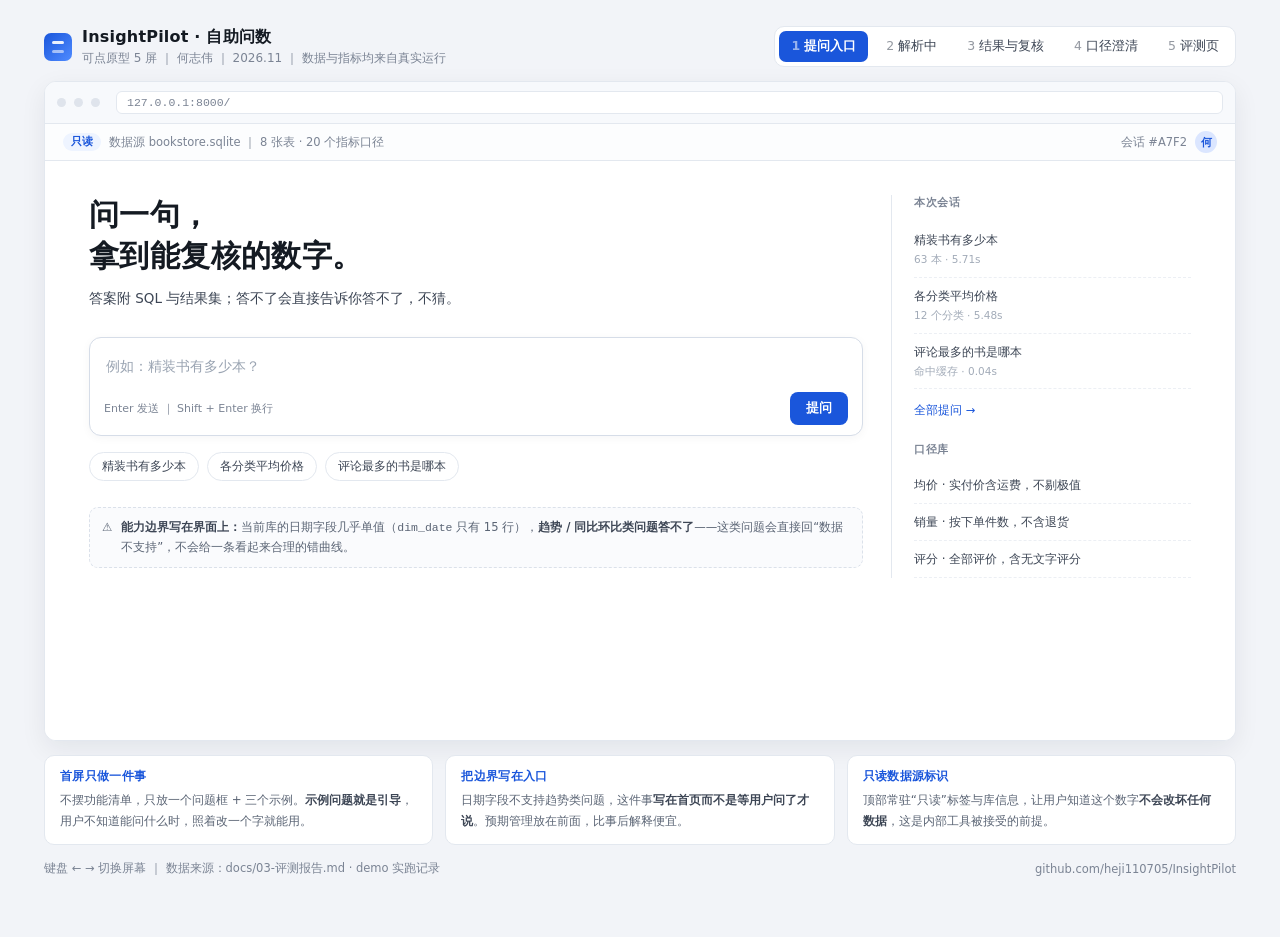
==== docs/prototype/index.html @ 642966cc "文档：新增 5 屏可点原型（手机端适配）与一页 PRD - docs/prototype/index.html：纯 HTML 单文件，零外部依赖，5 屏可点   （提问 / 解析 / 结果与复核 / " ====
<!DOCTYPE html>
<html lang="zh-CN">
<head>
<meta charset="utf-8">
<meta name="viewport" content="width=device-width, initial-scale=1">
<title>InsightPilot · 可点原型（5 屏）</title>
<style>
  :root{
    --blue:#1a56db; --blue-weak:#eef4ff; --ink:#141a22; --ink2:#3d4655; --mut:#7b8494;
    --line:#e3e8ef; --bg:#f2f4f8; --ok:#0f7b4f; --ok-weak:#e9f7f0; --warn:#a8620a; --warn-weak:#fdf4e3;
  }
  *{box-sizing:border-box}
  html,body{margin:0;padding:0;background:var(--bg);color:var(--ink);
    font-family:"Microsoft YaHei","PingFang SC",system-ui,-apple-system,sans-serif;}
  .wrap{max-width:1240px;margin:0 auto;padding:26px 24px 60px;}

  /* 顶部 */
  .top{display:flex;align-items:flex-end;justify-content:space-between;gap:20px;flex-wrap:wrap;margin-bottom:14px;}
  .brand{display:flex;align-items:center;gap:10px;}
  .logo{width:28px;height:28px;border-radius:7px;background:linear-gradient(135deg,#1a56db,#4f8bff);position:relative;}
  .logo::after{content:"";position:absolute;inset:8px 8px auto;height:3px;border-radius:2px;background:#fff;opacity:.9;}
  .logo::before{content:"";position:absolute;left:8px;right:8px;bottom:8px;height:3px;border-radius:2px;background:#fff;opacity:.55;}
  h1.title{font-size:16px;margin:0;font-weight:700;letter-spacing:.2px;}
  .sub{font-size:12px;color:var(--mut);margin-top:2px;}
  .tabs{display:flex;gap:6px;background:#fff;border:1px solid var(--line);padding:4px;border-radius:10px;}
  .tab{border:0;background:transparent;font-family:inherit;font-size:12.5px;color:var(--ink2);
    padding:7px 12px;border-radius:7px;cursor:pointer;transition:.15s;white-space:nowrap;}
  .tab:hover{background:#f4f6fa;}
  .tab.on{background:var(--blue);color:#fff;font-weight:700;}
  .tab .n{opacity:.55;margin-right:4px;font-variant-numeric:tabular-nums;}

  /* 画板 */
  .board{background:#fff;border:1px solid var(--line);border-radius:12px;overflow:hidden;box-shadow:0 8px 26px rgba(18,28,45,.07);}
  .chrome{display:flex;align-items:center;gap:8px;padding:9px 12px;background:#f7f9fc;border-bottom:1px solid var(--line);}
  .dot{width:9px;height:9px;border-radius:50%;background:#dfe4ec;}
  .url{flex:1;margin-left:8px;font-size:11.5px;color:var(--mut);background:#fff;border:1px solid var(--line);
    border-radius:6px;padding:4px 10px;font-family:ui-monospace,Consolas,monospace;}
  .stage{position:relative;height:616px;background:#fff;overflow:hidden;}
  .screen{position:absolute;inset:0;display:none;flex-direction:column;}
  .screen.on{display:flex;}

  /* 通用组件 */
  .sbar{display:flex;align-items:center;justify-content:space-between;padding:7px 18px;border-bottom:1px solid var(--line);
    font-size:11.5px;color:var(--mut);background:#fcfdfe;}
  .sbar .l{display:flex;align-items:center;gap:8px;}
  .pill{background:var(--blue-weak);color:var(--blue);border-radius:999px;padding:2px 8px;font-size:10.5px;font-weight:700;}
  .pill.ok{background:var(--ok-weak);color:var(--ok);}
  .pill.warn{background:var(--warn-weak);color:var(--warn);}
  .ava{width:22px;height:22px;border-radius:50%;background:#dbe6ff;color:var(--blue);font-size:11px;
    display:grid;place-items:center;font-weight:700;}

  /* S1 首页 */
  .hero{flex:1;display:grid;grid-template-columns:1fr 300px;gap:28px;padding:34px 44px 26px;align-items:start;}
  .hero h2{font-size:30px;line-height:1.35;margin:0 0 10px;letter-spacing:.4px;}
  .hero p.lead{font-size:13.5px;color:var(--ink2);line-height:1.85;margin:0 0 26px;}
  .askbox{border:1.5px solid #d6dde8;border-radius:12px;padding:14px 14px 10px;background:#fff;
    box-shadow:0 2px 10px rgba(20,30,50,.04);}
  .askbox .ph{font-size:13.5px;color:#9aa4b2;padding:6px 2px 16px;}
  .askrow{display:flex;align-items:center;justify-content:space-between;}
  .askrow .hint{font-size:11px;color:var(--mut);}
  .btn{background:var(--blue);color:#fff;border:0;border-radius:8px;padding:8px 16px;font-size:12.5px;
    font-family:inherit;font-weight:700;cursor:pointer;}
  .btn.ghost{background:#fff;color:var(--ink2);border:1px solid var(--line);font-weight:400;}
  .chips{display:flex;gap:8px;margin-top:16px;flex-wrap:wrap;}
  .chipx{border:1px solid var(--line);background:#fff;border-radius:999px;padding:6px 12px;font-size:11.5px;
    color:var(--ink2);cursor:pointer;}
  .chipx:hover{border-color:#bcd0f5;color:var(--blue);}
  .edge{margin-top:26px;display:flex;gap:9px;align-items:flex-start;background:#fafbfd;border:1px dashed #dbe1ea;
    border-radius:9px;padding:10px 12px;font-size:11.5px;color:#5b6575;line-height:1.7;}
  .edge b{color:#3d4655;}
  .side{border-left:1px solid var(--line);padding-left:22px;}
  .side h4{font-size:11px;color:var(--mut);font-weight:700;letter-spacing:.6px;margin:0 0 12px;text-transform:uppercase;}
  .qitem{padding:9px 0;border-bottom:1px dashed #eceff4;font-size:12px;color:var(--ink2);line-height:1.5;}
  .qitem span{display:block;font-size:10.5px;color:#a2abb8;margin-top:3px;}

  /* S2 解析 */
  .qbar{padding:22px 34px 16px;border-bottom:1px solid var(--line);}
  .bubble{display:inline-block;background:var(--blue);color:#fff;font-size:13.5px;padding:10px 15px;border-radius:12px 12px 12px 3px;}
  .split{flex:1;display:grid;grid-template-columns:1fr 340px;gap:0;overflow:hidden;}
  .steps{padding:20px 30px;overflow:auto;}
  .step{display:flex;gap:12px;padding:11px 0;position:relative;}
  .step:not(:last-child)::before{content:"";position:absolute;left:9px;top:32px;bottom:-2px;width:1.5px;background:#e8ecf2;}
  .mk{width:19px;height:19px;border-radius:50%;flex:0 0 19px;display:grid;place-items:center;font-size:10px;
    background:#e8ecf2;color:#9aa4b2;font-weight:700;z-index:1;}
  .step.done .mk{background:var(--ok);color:#fff;}
  .step.run .mk{background:var(--blue);color:#fff;}
  .step h5{margin:1px 0 3px;font-size:12.8px;font-weight:700;color:var(--ink);}
  .step p{margin:0;font-size:11.5px;color:#6b7484;line-height:1.65;}
  .step.todo h5,.step.todo p{color:#a8b1bd;}
  .spin{display:inline-block;width:9px;height:9px;border:1.6px solid rgba(255,255,255,.45);
    border-top-color:#fff;border-radius:50%;animation:sp .8s linear infinite;}
  @keyframes sp{to{transform:rotate(360deg)}}
  .trace{border-left:1px solid var(--line);background:#fbfcfe;padding:16px 18px;overflow:auto;}
  .trace h4{font-size:10.5px;color:var(--mut);margin:0 0 10px;letter-spacing:.6px;}
  .log{font-family:ui-monospace,Consolas,monospace;font-size:10.5px;line-height:1.9;color:#54606f;white-space:pre-wrap;}

  /* S3 结果 */
  .res{flex:1;display:grid;grid-template-columns:1fr 300px;overflow:hidden;}
  .resmain{padding:22px 32px;overflow:auto;}
  .sum{font-size:12.5px;color:var(--mut);}
  .big{font-size:52px;font-weight:700;line-height:1.05;letter-spacing:-1px;margin:6px 0 4px;}
  .big small{font-size:15px;font-weight:400;color:var(--ink2);letter-spacing:0;margin-left:8px;}
  .concl{font-size:13.5px;line-height:1.8;color:var(--ink);margin:2px 0 16px;}
  table.rt{width:100%;border-collapse:collapse;font-size:12px;margin-top:4px;}
  table.rt th{background:#f6f8fb;color:#4a5566;font-weight:700;text-align:left;padding:7px 10px;border-bottom:1px solid var(--line);}
  table.rt td{padding:8px 10px;border-bottom:1px solid #f0f3f7;font-variant-numeric:tabular-nums;}
  .meta2{font-size:10.5px;color:#9aa4b2;margin-top:6px;}
  .code{margin-top:14px;background:#0f1720;border-radius:9px;padding:12px 14px;position:relative;}
  .code .t{font-size:10px;color:#7f8c9b;letter-spacing:.8px;margin-bottom:7px;}
  .code pre{margin:0;font-family:ui-monospace,Consolas,monospace;font-size:11.5px;line-height:1.75;color:#d6e2f0;white-space:pre-wrap;}
  .code .k{color:#7fb3ff;} .code .s{color:#8fd6a8;}
  .note{margin-top:12px;font-size:11px;color:#6b7484;line-height:1.8;background:#fafbfd;border-radius:8px;padding:9px 11px;border:1px solid #eef1f6;}
  .note b{color:var(--ink2);}
  .acts{display:flex;gap:8px;margin-top:14px;}
  .act{font-size:11.5px;color:var(--ink2);border:1px solid var(--line);background:#fff;border-radius:7px;padding:6px 11px;cursor:pointer;}

  /* S4 澄清 */
  .clar{padding:24px 34px;flex:1;overflow:auto;}
  .warnbar{display:flex;gap:10px;background:var(--warn-weak);border:1px solid #f3e2c0;border-radius:9px;
    padding:11px 13px;font-size:12px;color:#7a4a06;line-height:1.7;margin:16px 0 6px;}
  .opts{display:grid;gap:9px;margin-top:14px;}
  .opt{display:flex;align-items:flex-start;gap:11px;border:1.4px solid var(--line);border-radius:10px;padding:12px 14px;cursor:pointer;background:#fff;}
  .opt.on{border-color:var(--blue);background:#f7faff;}
  .radio{width:15px;height:15px;border-radius:50%;border:1.6px solid #c8d1de;flex:0 0 15px;margin-top:2px;position:relative;}
  .opt.on .radio{border-color:var(--blue);}
  .opt.on .radio::after{content:"";position:absolute;inset:3.2px;border-radius:50%;background:var(--blue);}
  .opt h5{margin:0 0 3px;font-size:12.8px;}
  .opt p{margin:0;font-size:11.3px;color:#6b7484;line-height:1.6;}
  .footbar{margin-top:20px;display:flex;align-items:center;justify-content:space-between;gap:12px;
    border-top:1px solid var(--line);padding-top:14px;}

  /* S5 评测 */
  .eval{padding:22px 32px;flex:1;overflow:auto;}
  .cards{display:grid;grid-template-columns:repeat(4,1fr);gap:12px;}
  .kpi{border:1px solid var(--line);border-radius:10px;padding:13px 14px;background:#fff;}
  .kpi .lb{font-size:10.5px;color:var(--mut);letter-spacing:.4px;}
  .kpi .v{font-size:24px;font-weight:700;margin-top:5px;letter-spacing:-.5px;}
  .kpi .d{font-size:10.5px;color:var(--ok);margin-top:3px;}
  table.ev{width:100%;border-collapse:collapse;font-size:12px;margin-top:18px;}
  table.ev th{background:#f6f8fb;color:#4a5566;text-align:left;padding:8px 10px;border-bottom:1px solid var(--line);font-size:11.5px;}
  table.ev td{padding:8px 10px;border-bottom:1px solid #f0f3f7;font-variant-numeric:tabular-nums;}
  table.ev tr.best td{background:#f4fbf7;font-weight:700;}
  .cap{font-size:11px;color:#6b7484;margin-top:12px;line-height:1.8;}
  .bars{display:grid;grid-template-columns:repeat(6,1fr);gap:14px;margin-top:10px;align-items:end;}
  .bar .bt{height:64px;background:#f1f4f9;border-radius:5px;display:flex;align-items:flex-end;overflow:hidden;}
  .bar .bt i{display:block;width:100%;background:linear-gradient(180deg,#4f8bff,#1a56db);border-radius:5px;transition:.3s;}
  .bar span{display:block;text-align:center;font-size:10.5px;color:#7b8494;margin-top:5px;font-variant-numeric:tabular-nums;}

  /* 说明区 */
  .notes{margin-top:14px;display:grid;grid-template-columns:repeat(3,1fr);gap:12px;}
  .ncard{background:#fff;border:1px solid var(--line);border-radius:10px;padding:13px 15px;}
  .ncard h6{margin:0 0 6px;font-size:11.5px;color:var(--blue);letter-spacing:.3px;}
  .ncard p{margin:0;font-size:11.8px;color:#5b6575;line-height:1.75;}
  .ncard p b{color:var(--ink2);}
  .foot{display:flex;justify-content:space-between;align-items:center;margin-top:16px;font-size:11.5px;color:var(--mut);}
  @media (max-width:1100px){
    .stage{height:auto;min-height:616px}
    .hero,.split,.res{grid-template-columns:1fr}
    .side,.trace{border-left:0;border-top:1px solid var(--line)}
    .cards{grid-template-columns:repeat(2,1fr)}
    .notes{grid-template-columns:1fr}
  }

  /* 手机：HR 大概率用手机点开，优先保证不溢出、能读、能点 */
  @media (max-width:640px){
    html,body{overflow-x:hidden;max-width:100vw}
    .wrap{padding:14px 12px 34px}
    .top{margin-bottom:10px;gap:10px}
    h1.title{font-size:15px}
    .sub{font-size:11px;line-height:1.5}
    .tabs{width:100%;overflow-x:auto;flex-wrap:nowrap;scrollbar-width:none;-webkit-overflow-scrolling:touch}
    .tabs::-webkit-scrollbar{display:none}
    .tab{flex:0 0 auto;font-size:12px;padding:7px 10px}
    .stage{height:auto;min-height:0;overflow:visible}
    .screen{position:static;inset:auto}
    .hero{padding:20px 16px 18px;gap:18px}
    .hero h2{font-size:22px;line-height:1.42;margin-bottom:8px}
    .hero p.lead{font-size:12.5px;line-height:1.75;margin-bottom:18px}
    .side{padding-left:0;padding-top:16px}
    .split,.res{overflow:visible}
    .res>*,.split>*{min-width:0}
    .trace{padding:12px 14px;border-left:0}
    .cards{grid-template-columns:1fr}
    .notes{grid-template-columns:1fr}
    .sbar{padding:6px 12px;gap:8px;flex-wrap:wrap}
    table{font-size:11px}
    td,th{padding:5px 6px}
    pre,.sql,.code,code{font-size:11px;overflow-x:auto}
    .board{border-radius:10px}
    .chrome{padding:7px 10px}
    .url{font-size:10.5px;padding:3px 8px}
    img{max-width:100%}
    .acts{flex-wrap:wrap;gap:7px}
    .act{flex:0 0 auto;white-space:nowrap;font-size:11px;padding:6px 10px}
  }
</style>
</head>
<body>
<div class="wrap">

  <div class="top">
    <div class="brand">
      <div class="logo"></div>
      <div>
        <h1 class="title">InsightPilot · 自助问数</h1>
        <div class="sub">可点原型 5 屏 ｜ 何志伟 ｜ 2026.11 ｜ 数据与指标均来自真实运行</div>
      </div>
    </div>
    <div class="tabs" id="tabs">
      <button class="tab on" data-i="0"><span class="n">1</span>提问入口</button>
      <button class="tab" data-i="1"><span class="n">2</span>解析中</button>
      <button class="tab" data-i="2"><span class="n">3</span>结果与复核</button>
      <button class="tab" data-i="3"><span class="n">4</span>口径澄清</button>
      <button class="tab" data-i="4"><span class="n">5</span>评测页</button>
    </div>
  </div>

  <div class="board">
    <div class="chrome">
      <div class="dot"></div><div class="dot"></div><div class="dot"></div>
      <div class="url" id="url">127.0.0.1:8000/</div>
    </div>

    <div class="stage" id="stage">

      <!-- ============ 1 首页 ============ -->
      <section class="screen on">
        <div class="sbar">
          <div class="l"><span class="pill">只读</span><span>数据源 bookstore.sqlite ｜ 8 张表 · 20 个指标口径</span></div>
          <div class="l"><span>会话 #A7F2</span><span class="ava">何</span></div>
        </div>
        <div class="hero">
          <div>
            <h2>问一句，<br>拿到能复核的数字。</h2>
            <p class="lead">答案附 SQL 与结果集；答不了会直接告诉你答不了，不猜。</p>
            <div class="askbox">
              <div class="ph">例如：精装书有多少本？</div>
              <div class="askrow">
                <div class="hint">Enter 发送 ｜ Shift + Enter 换行</div>
                <button class="btn">提问</button>
              </div>
            </div>
            <div class="chips">
              <div class="chipx">精装书有多少本</div>
              <div class="chipx">各分类平均价格</div>
              <div class="chipx">评论最多的书是哪本</div>
            </div>
            <div class="edge">
              <div>⚠</div>
              <div><b>能力边界写在界面上：</b>当前库的日期字段几乎单值（<code>dim_date</code> 只有 15 行），<b>趋势 / 同比环比类问题答不了</b>——这类问题会直接回“数据不支持”，不会给一条看起来合理的错曲线。</div>
            </div>
          </div>
          <div class="side">
            <h4>本次会话</h4>
            <div class="qitem">精装书有多少本<span>63 本 · 5.71s</span></div>
            <div class="qitem">各分类平均价格<span>12 个分类 · 5.48s</span></div>
            <div class="qitem">评论最多的书是哪本<span>命中缓存 · 0.04s</span></div>
            <div style="margin-top:14px;font-size:11.5px;color:var(--blue)">全部提问 →</div>
            <h4 style="margin:24px 0 10px">口径库</h4>
            <div class="qitem">均价 · 实付价含运费，不剔极值</div>
            <div class="qitem">销量 · 按下单件数，不含退货</div>
            <div class="qitem">评分 · 全部评价，含无文字评分</div>
          </div>
        </div>
      </section>

      <!-- ============ 2 解析中 ============ -->
      <section class="screen">
        <div class="qbar"><div class="bubble">精装书有多少本？</div></div>
        <div class="split">
          <div class="steps">
            <div class="step done"><div class="mk">✓</div><div><h5>理解意图</h5><p>query ｜ 单轮问数 ｜ 无歧义，直接进入取数</p></div></div>
            <div class="step done"><div class="mk">✓</div><div><h5>召回语义层</h5><p>8 张表卡片命中 3 张 ｜ 20 个指标命中 2 个 ｜ 24 条范例 SQL 取 2 条 ｜ token 预算裁剪后 1.8k</p></div></div>
            <div class="step done"><div class="mk">✓</div><div><h5>生成 SQL</h5><p>选中 <code>dim_book</code>，投影 binding + count，条件 binding = '精装'</p></div></div>
            <div class="step done"><div class="mk">✓</div><div><h5>安全校验</h5><p>单条 SELECT ✓ ｜ 表白名单 ✓ ｜ 无 CTE ｜ 已补 LIMIT 5000 ｜ 只读连接</p></div></div>
            <div class="step run"><div class="mk"><span class="spin"></span></div><div><h5>执行查询</h5><p>只读 URI 执行中…</p></div></div>
            <div class="step todo"><div class="mk">6</div><div><h5>解读与自检</h5><p>判型 → 选图 → 结论绑定结果集 → Critic 三查</p></div></div>
            <div class="note" style="margin-left:31px;margin-top:6px">本次执行限时 30s；超时会中止并保留 trace，不会留下半截结果。</div>
          </div>
          <div class="trace">
            <h4>实时 TRACE</h4>
            <div class="log">[00.00] intent       query / single
[00.31] recall       tables=3 metrics=2
[00.31] recall       fewshots=2 tokens=1832
[00.94] sql_gen      dim_book / 42 tok
[00.95] guard        select=1 tables=ok
[00.96] guard        limit=5000 readonly
[01.02] execute      running ...
</div>
          </div>
        </div>
      </section>

      <!-- ============ 3 结果 ============ -->
      <section class="screen">
        <div class="sbar">
          <div class="l"><span>精装书有多少本？</span></div>
          <div class="l"><span class="pill ok">已复核</span><span>5.71s</span></div>
        </div>
        <div class="res">
          <div class="resmain">
            <div class="sum">共 1 行结果</div>
            <div class="big">63<small>本</small></div>
            <div class="concl">当前库共有 <b>63 本精装书</b>，占全部在架图书的 12.9%。</div>

            <table class="rt">
              <tr><th style="width:45%">binding（装帧）</th><th>count</th></tr>
              <tr><td>精装</td><td>63</td></tr>
            </table>
            <div class="meta2">返回 1 行 · 耗时 5.71s · 缓存未命中 · 扫描行数 494</div>

            <div class="code">
              <div class="t">生成的 SQL（可复制复核）</div>
<pre><span class="k">SELECT</span> COUNT(*) <span class="k">AS</span> count
<span class="k">FROM</span> dim_book
<span class="k">WHERE</span> binding = <span class="s">'精装'</span>;</pre>
            </div>

            <div class="note"><b>口径脚注：</b>装帧取自 <code>dim_book.binding</code>，“精装”不含“精装典藏”等变体；统计范围为全部在架图书，不做时间过滤。</div>

            <div class="acts">
              <div class="act">复制 SQL</div><div class="act">导出 CSV</div><div class="act">看执行计划</div><div class="act">换口径重算</div><div class="act">看本轮 trace</div>
            </div>
            <div style="margin-top:20px;font-size:11px;color:#9aa4b2;letter-spacing:.4px">你可能还想问</div>
            <div class="chips" style="margin-top:8px">
              <div class="chipx">平装有多少本</div>
              <div class="chipx">精装与平装的平均价格差多少</div>
              <div class="chipx">精装书里评分最高的是哪本</div>
            </div>
          </div>
          <div class="trace">
            <h4>本轮节点耗时</h4>
            <div class="log">intent      310 ms
recall      630 ms
sql_gen     630 ms
guard        20 ms
execute    4120 ms
interpret    — 
</div>
            <div style="margin-top:14px;font-size:11px;color:#6b7484;line-height:1.8">
              数字由代码计算并回查结果集，模型不口述数字；自检不通过会打回重算。
            </div>
          </div>
        </div>
      </section>

      <!-- ============ 4 口径澄清 ============ -->
      <section class="screen">
        <div class="qbar"><div class="bubble">各分类平均价格</div></div>
        <div class="clar">
          <div class="warnbar">
            <div>◐</div>
            <div><b>已采用默认口径并标注：</b>均价 = 实付价（含运费），不剔除极值。结果会带这句脚注；如需调整可在下方切换，或直接按默认出结果。</div>
          </div>

          <div class="opts">
            <label class="opt on"><div class="radio"></div><div>
              <h5>默认口径（推荐）</h5>
              <p>均价 = 实付价含运费；不剔除极值；统计全部在架图书。与团队既有报表口径一致。</p>
            </div></label>
            <label class="opt"><div class="radio"></div><div>
              <h5>剔除极值（1% – 99%）</h5>
              <p>适合比较不同分类的价格中枢，避免单品极端价格拉高均值。</p>
            </div></label>
            <label class="opt"><div class="radio"></div><div>
              <h5>仅统计在架图书</h5>
              <p>排除下架与缺货书目，适合对外汇报。</p>
            </div></label>
          </div>

          <div class="footbar">
            <div style="font-size:11.3px;color:#6b7484;line-height:1.7;max-width:440px">
              只有<b>涉及不同表、会算错数</b>时才回问用户；其余一律给默认口径 + 脚注。
              连问三次以上，用户就不会再用第二次。
            </div>
            <div style="display:flex;gap:8px">
              <button class="btn ghost">改完再算</button>
              <button class="btn">按默认口径出结果</button>
            </div>
          </div>
        </div>
      </section>

      <!-- ============ 5 评测页 ============ -->
      <section class="screen">
        <div class="sbar">
          <div class="l"><span>评测 /eval</span><span class="pill">60 题 × 4 配置 × 2 轮</span></div>
          <div class="l"><span>最近一次：2026.11</span></div>
        </div>
        <div class="eval">
          <div class="cards">
            <div class="kpi"><div class="lb">答对率 EX</div><div class="v">50.0%</div><div class="d">规则基线 18.3% → 2.7×</div></div>
            <div class="kpi"><div class="lb">p50 延迟</div><div class="v">5.75s</div><div class="d">同问命中缓存 0.04s</div></div>
            <div class="kpi"><div class="lb">单题成本</div><div class="v">¥0.0052</div><div class="d">全链路 token 记账</div></div>
            <div class="kpi"><div class="lb">安全用例</div><div class="v">54 / 54</div><div class="d">写操作 / ATTACH / PRAGMA 全拦截</div></div>
          </div>

          <table class="ev">
            <tr><th style="width:34%">配置</th><th>答对率 EX</th><th>p50</th><th>单题成本</th></tr>
            <tr class="best"><td>full（完整 6 Agent）</td><td>50.0%（30/60）</td><td>5748 ms</td><td>¥0.0052</td></tr>
            <tr><td>no_critic（关闭自检）</td><td>50.0%（30/60）</td><td>5391 ms</td><td>¥0.0052</td></tr>
            <tr><td>no_schema（去掉相关性排序）</td><td>46.7%（28/60）</td><td>5616 ms</td><td>¥0.0056</td></tr>
            <tr><td>single（单 Agent）</td><td>45.0%（27/60）</td><td>—</td><td>—</td></tr>
            <tr><td>规则基线（正则 + 模板）</td><td>18.3%</td><td>—</td><td>—</td></tr>
          </table>

          <div class="cap">
            <b>怎么用这张表：</b>两轮重复运行的波动是 <b>0 – 3.4pp</b>，所以小于 3.4 个百分点的差异不算改进；
            full 与 no_critic 同为 50.0%，说明当前题集上自检环节还没带来净收益——这一条已记入 V2 待办，而不是从表里删掉。
            <div style="margin-top:20px;font-size:11px;color:#9aa4b2;letter-spacing:.4px">按难度分 6 档（每档 10 题，由易到难）</div>
            <div class="bars">
              <div class="bar"><div class="bt"><i style="height:90%"></i></div><span>90%</span></div>
              <div class="bar"><div class="bt"><i style="height:70%"></i></div><span>70%</span></div>
              <div class="bar"><div class="bt"><i style="height:60%"></i></div><span>60%</span></div>
              <div class="bar"><div class="bt"><i style="height:50%"></i></div><span>50%</span></div>
              <div class="bar"><div class="bt"><i style="height:20%"></i></div><span>20%</span></div>
              <div class="bar"><div class="bt"><i style="height:10%"></i></div><span>10%</span></div>
            </div>
          </div>
        </div>
      </section>

    </div>
  </div>

  <div class="notes" id="notes"></div>

  <div class="foot">
    <div>键盘 ← → 切换屏幕 ｜ 数据来源：docs/03-评测报告.md · demo 实跑记录</div>
    <div>github.com/heji110705/InsightPilot</div>
  </div>
</div>

<script>
const NOTES = [
  [["首屏只做一件事","不摆功能清单，只放一个问题框 + 三个示例。<b>示例问题就是引导</b>，用户不知道能问什么时，照着改一个字就能用。"],
   ["把边界写在入口","日期字段不支持趋势类问题，这件事<b>写在首页而不是等用户问了才说</b>。预期管理放在前面，比事后解释便宜。"],
   ["只读数据源标识","顶部常驻“只读”标签与库信息，让用户知道这个数字<b>不会改坏任何数据</b>，这是内部工具被接受的前提。"]],
  [["进度要可解释","六个节点逐一显示<b>而不是一个转圈</b>：用户能看到卡在哪一步，也知道系统在做什么，等 5 秒不会觉得死机。"],
   ["召回结果透明","命中几张表卡片、几个指标都写出来，<b>答错时可追到召回环节</b>，而不是只看到一条错 SQL。"],
   ["trace 右边常驻","每步耗时与关键参数实时落盘，<b>右侧就是排障入口</b>，也是后续做失败归因的数据源。"]],
  [["结论绑数字","结论句里的 63 和 12.9% <b>都由代码从结果集算出</b>，模型只负责组织语言，杜绝编数。"],
   ["SQL 可复制","把 SQL 摆在答案下面而不是藏进“高级”，<b>可复核是产品的核心卖点</b>，不是技术细节。"],
   ["口径脚注必带","每个答案都挂口径说明：取哪个字段、含不含变体、有没有时间过滤。<b>这是“敢用”的来源</b>。"]],
  [["默认口径 + 标注","模糊词不追问，先给标注过的答案。<b>追问是打断，打断三次用户就走</b>。"],
   ["只在会算错时回问","判据很具体：涉及不同表、口径差异会改变数字。<b>其余一律默认</b>，把选择权留在结果页。"],
   ["选项写清后果","每个口径都说明“什么时候该用它”，而不是只给三个名词。<b>用户不懂口径，但懂自己的场景</b>。"]],
  [["指标放在产品里","评测不是写给人看的文档，<b>而是产品内的一个页面</b>：每次改版都能立刻看到四个护栏指标。"],
   ["波动先行","先声明两轮波动 0–3.4pp，<b>再谈提升</b>。否则任何 1 个点的变化都能被说成进步。"],
   ["不利结论不删","full 与 no_critic 打平这件事<b>留在表里并写进待办</b>，比藏起来更能说明这套评测是可信的。"]]
];

const tabs = [...document.querySelectorAll('.tab')];
const screens = [...document.querySelectorAll('.screen')];
const urls = ['127.0.0.1:8000/','127.0.0.1:8000/ask','127.0.0.1:8000/turn/A7F2','127.0.0.1:8000/ask?clarify=1','127.0.0.1:8000/eval'];
const notesEl = document.getElementById('notes');
const urlEl = document.getElementById('url');

function show(i){
  tabs.forEach((t,k)=>t.classList.toggle('on',k===i));
  screens.forEach((s,k)=>s.classList.toggle('on',k===i));
  urlEl.textContent = urls[i];
  notesEl.innerHTML = NOTES[i].map(([h,p])=>`<div class="ncard"><h6>${h}</h6><p>${p}</p></div>`).join('');
}
tabs.forEach(t=>t.addEventListener('click',()=>show(+t.dataset.i)));
document.addEventListener('keydown',e=>{
  const cur = tabs.findIndex(t=>t.classList.contains('on'));
  if(e.key==='ArrowRight') show((cur+1)%5);
  if(e.key==='ArrowLeft') show((cur+4)%5);
});
show(0);
</script>
</body>
</html>
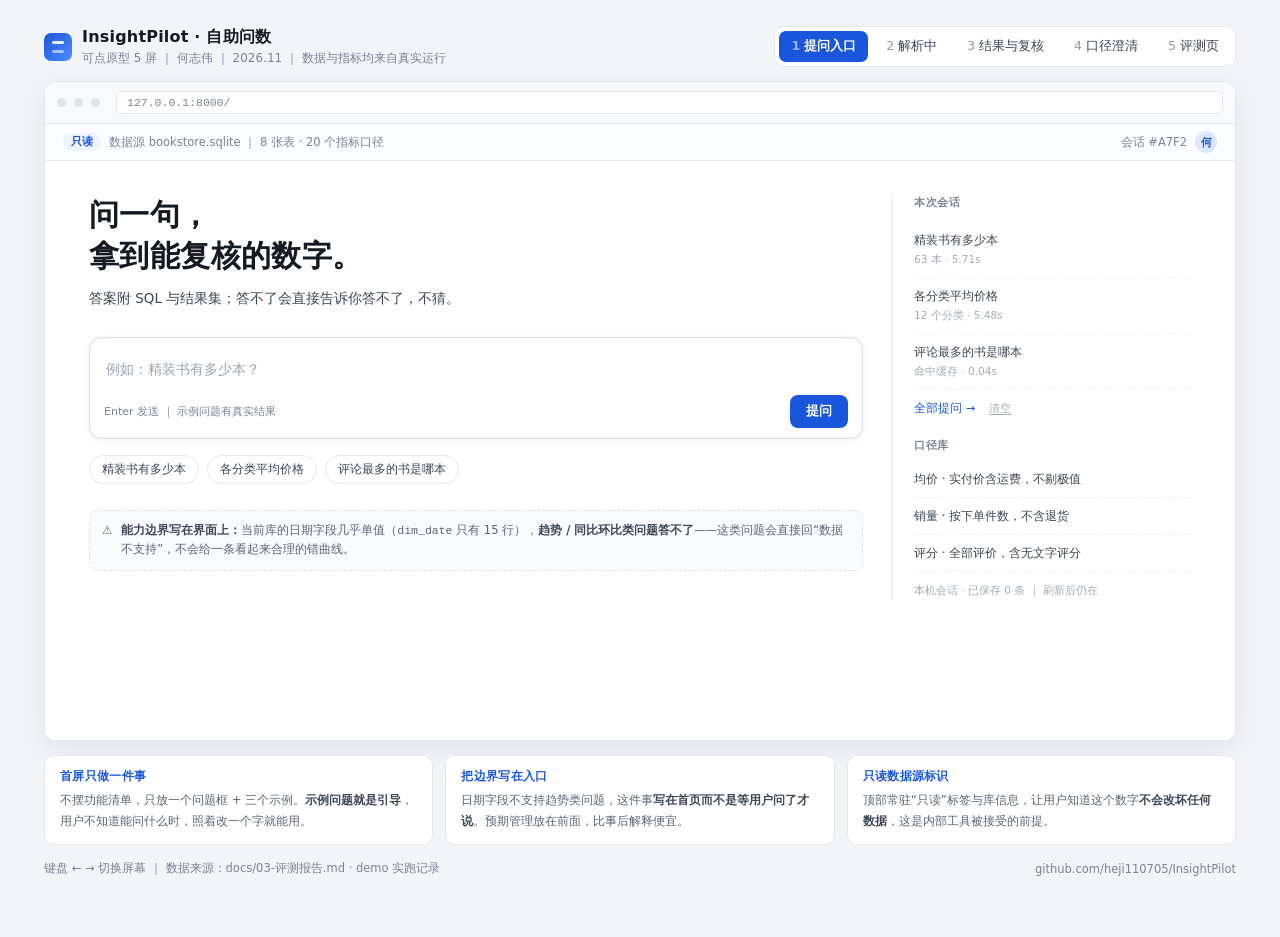
==== commit 8afdff0d: "原型：会话记录接入持久化层（提问走 Store，未命中回流语义层）" ====
--- a/docs/prototype/index.html
+++ b/docs/prototype/index.html
@@ -193,6 +193,23 @@
     .acts{flex-wrap:wrap;gap:7px}
     .act{flex:0 0 auto;white-space:nowrap;font-size:11px;padding:6px 10px}
   }
+  /* ---------- 会话存储（本机持久化） ---------- */
+  .askbox input.qin{width:100%;border:0;outline:0;background:transparent;font-family:inherit;
+    font-size:13.5px;color:var(--ink);padding:6px 2px 14px;line-height:1.7;}
+  .askbox input.qin::placeholder{color:#9aa4b2;}
+  .askbox.err{border-color:#e2b0a6;background:#fffbfa;}
+  .qmsg{font-size:11.5px;line-height:1.65;padding:7px 10px;border-radius:6px;margin-top:10px;
+    background:#fdf2ef;border-left:2.5px solid #d97757;color:#8f3a26;}
+  .qmsg.ok{background:#eff8f3;border-left-color:#35a06a;color:#1f6b45;}
+  .qmsg b{font-weight:700;}
+  .sidenote{font-size:10.5px;color:#a2abb8;margin-top:10px;line-height:1.65;}
+  .clearx{font-size:10.5px;color:#a2abb8;cursor:pointer;border:0;background:0;padding:0;
+    font-family:inherit;text-decoration:underline;text-underline-offset:2px;}
+  .clearx:hover{color:#d97757;}
+  .qitem.mine span{color:#4f7fbf;}
+  .qitem.miss span{color:#c0705a;}
+  .flash{animation:fl 1.2s ease;}
+  @keyframes fl{0%{background:#eef4ff}100%{background:transparent}}
 </style>
 </head>
 <body>
@@ -233,13 +250,15 @@
           <div>
             <h2>问一句，<br>拿到能复核的数字。</h2>
             <p class="lead">答案附 SQL 与结果集；答不了会直接告诉你答不了，不猜。</p>
-            <div class="askbox">
-              <div class="ph">例如：精装书有多少本？</div>
+            <div class="askbox" id="askbox">
+              <input class="qin" id="qin" type="text" autocomplete="off" spellcheck="false"
+                     placeholder="例如：精装书有多少本？" aria-label="输入你的问题">
               <div class="askrow">
-                <div class="hint">Enter 发送 ｜ Shift + Enter 换行</div>
-                <button class="btn">提问</button>
+                <div class="hint">Enter 发送 ｜ 示例问题有真实结果</div>
+                <button class="btn" id="askbtn">提问</button>
               </div>
             </div>
+            <div class="qmsg" id="qmsg" hidden></div>
             <div class="chips">
               <div class="chipx">精装书有多少本</div>
               <div class="chipx">各分类平均价格</div>
@@ -252,14 +271,14 @@
           </div>
           <div class="side">
             <h4>本次会话</h4>
-            <div class="qitem">精装书有多少本<span>63 本 · 5.71s</span></div>
-            <div class="qitem">各分类平均价格<span>12 个分类 · 5.48s</span></div>
-            <div class="qitem">评论最多的书是哪本<span>命中缓存 · 0.04s</span></div>
-            <div style="margin-top:14px;font-size:11.5px;color:var(--blue)">全部提问 →</div>
-            <h4 style="margin:24px 0 10px">口径库</h4>
-            <div class="qitem">均价 · 实付价含运费，不剔极值</div>
-            <div class="qitem">销量 · 按下单件数，不含退货</div>
-            <div class="qitem">评分 · 全部评价，含无文字评分</div>
+            <div id="turns"></div>
+            <div style="margin-top:12px;display:flex;align-items:center;gap:14px">
+              <span style="font-size:11.5px;color:var(--blue)">全部提问 →</span>
+              <button class="clearx" id="clear" type="button">清空</button>
+            </div>
+            <h4 style="margin:22px 0 8px">口径库</h4>
+            <div id="calibers"></div>
+            <div class="sidenote" id="storenote">会话记录加载中…</div>
           </div>
         </div>
       </section>
@@ -469,6 +488,109 @@
   if(e.key==='ArrowLeft') show((cur+4)%5);
 });
 show(0);
+/* ============ 会话存储：本机持久化（云服务未开通时的落地实现） ============ */
+(function(){
+  const KEY = 'insightpilot.prototype.v1';
+  const SEED_TURNS = [
+    { q:'精装书有多少本',      r:'63 本 · 5.71s' },
+    { q:'各分类平均价格',      r:'12 个分类 · 5.48s' },
+    { q:'评论最多的书是哪本',  r:'命中缓存 · 0.04s' }
+  ];
+  const SEED_CAL = ['均价 · 实付价含运费，不剔极值','销量 · 按下单件数，不含退货','评分 · 全部评价，含无文字评分'];
+  const ANSWERS  = { '精装书有多少本':'63 本 · 5.71s', '各分类平均价格':'12 个分类 · 5.48s', '评论最多的书是哪本':'命中缓存 · 0.04s' };
+
+  let ok = true;
+  try { window.localStorage.setItem(KEY+'__t','1'); window.localStorage.removeItem(KEY+'__t'); } catch(e){ ok = false; }
+
+  function fresh(){ return { v:1, turns: SEED_TURNS.map(function(t){ return { q:t.q, r:t.r }; }), misses: [], calibers: SEED_CAL.slice() }; }
+  function read(){
+    if(!ok) return null;
+    try{
+      const raw = window.localStorage.getItem(KEY);
+      if(!raw) return null;
+      const st = JSON.parse(raw);
+      if(!st || !Array.isArray(st.turns) || !Array.isArray(st.calibers)) return null;
+      if(!Array.isArray(st.misses)) st.misses = [];
+      return st;
+    }catch(e){ return null; }
+  }
+  function save(st){
+    if(!ok) return false;
+    try{ window.localStorage.setItem(KEY, JSON.stringify(st)); return true; }
+    catch(e){ ok = false; return false; }
+  }
+  function state(){ const st = read(); if(st) return st; const f = fresh(); save(f); return f; }
+
+  function esc(t){ return String(t).replace(/[&<>"]/g, function(c){
+    return ({ '&':'&amp;', '<':'&lt;', '>':'&gt;', '"':'&quot;' })[c]; }); }
+  function norm(t){ return String(t).replace(/[\s？?。.,，！!、]/g,'').toLowerCase(); }
+
+  const turnsEl = document.getElementById('turns');
+  const calEl   = document.getElementById('calibers');
+  const noteEl  = document.getElementById('storenote');
+
+  function render(){
+    const st = state();
+    turnsEl.innerHTML = st.turns.map(function(t){
+      const cls  = 'qitem' + (t.mine ? (t.miss ? ' miss' : ' mine') : '');
+      const meta = (t.miss ? '未命中 · 已回流语义层' : esc(t.r || '—')) + (t.mine ? ' · 本机记录' : '');
+      return '<div class="' + cls + '">' + esc(t.q) + '<span>' + meta + '</span></div>';
+    }).join('');
+    calEl.innerHTML = st.calibers.map(function(c){ return '<div class="qitem">' + esc(c) + '</div>'; }).join('');
+    const n = st.turns.filter(function(t){ return t.mine; }).length;
+    noteEl.textContent = ok
+      ? ('本机会话 · 已保存 ' + n + ' 条' + (st.misses.length ? (' · 未命中 ' + st.misses.length + ' 条') : '') + ' ｜ 刷新后仍在')
+      : '当前浏览器禁用了本地存储，本次会话不会保留';
+  }
+
+  const qin = document.getElementById('qin');
+  const btn = document.getElementById('askbtn');
+  const box = document.getElementById('askbox');
+  const msg = document.getElementById('qmsg');
+
+  function say(html, good){
+    msg.hidden = false;
+    msg.className = 'qmsg' + (good ? ' ok' : '');
+    msg.innerHTML = html;
+  }
+
+  function submit(){
+    const v = qin.value.trim();
+    if(!v){ box.classList.add('err'); qin.focus(); return; }
+    box.classList.remove('err');
+    const key = norm(v);
+    let hit = null;
+    Object.keys(ANSWERS).forEach(function(k){ if(norm(k) === key) hit = k; });
+    const st = state();
+    if(hit){
+      st.turns = st.turns.filter(function(t){ return norm(t.q) !== norm(hit); });
+      st.turns.unshift({ q: hit, r: ANSWERS[hit], mine: true });
+      save(st); render(); qin.value = '';
+      say('<b>已记入本次会话</b>（本机存储，刷新后仍在）。第 3 屏演示的就是这条问题的结果与复核。', true);
+    }else{
+      st.turns = st.turns.filter(function(t){ return norm(t.q) !== key; });
+      st.turns.unshift({ q: v, r: '', miss: true, mine: true });
+      st.misses = [v].concat(st.misses.filter(function(x){ return norm(x) !== key; })).slice(0, 20);
+      save(st); render(); qin.value = '';
+      say('<b>这条答不了。</b>原型没有接数据源，只有示例问题是真实运行结果；真实取数要在本地跑项目。已记入「未命中」，按设计回流语义层待补。', false);
+    }
+  }
+
+  btn.addEventListener('click', submit);
+  qin.addEventListener('keydown', function(e){ if(e.key === 'Enter'){ e.preventDefault(); submit(); } });
+  qin.addEventListener('input', function(){ box.classList.remove('err'); });
+
+  document.querySelectorAll('.chipx').forEach(function(c){
+    c.addEventListener('click', function(){ qin.value = c.textContent.trim(); show(0); qin.focus(); });
+  });
+
+  document.getElementById('clear').addEventListener('click', function(){
+    if(!window.confirm('清空本次会话的提问记录？（示例问题会恢复）')) return;
+    save(fresh()); render(); say('已清空，示例问题已恢复。', true);
+  });
+
+  render();
+})();
 </script>
 </body>
 </html>
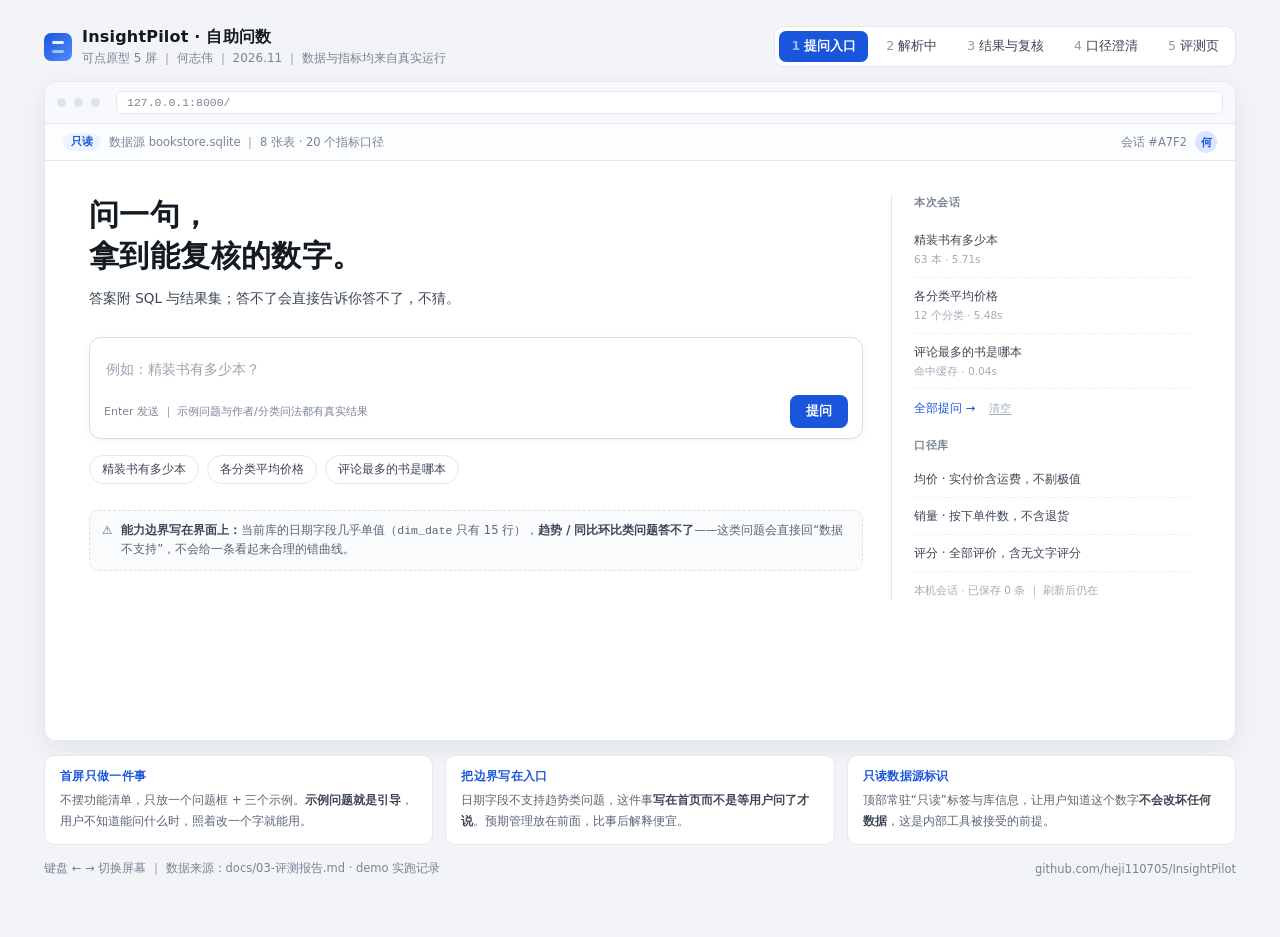
==== commit a77f4e93: "feat(prototype): 加实体模板层，作者/分类/装帧计数问题也能出结果 - 内联 186 位作者书目、12 个分类本数均价、8 种装帧（均由 warehouse.sqlite 实查） - " ====
--- a/docs/prototype/index.html
+++ b/docs/prototype/index.html
@@ -4,6 +4,7 @@
 <meta charset="utf-8">
 <meta name="viewport" content="width=device-width, initial-scale=1">
 <title>InsightPilot · 可点原型（5 屏）</title>
+<link rel="icon" href="data:image/svg+xml,%3Csvg xmlns=%22http://www.w3.org/2000/svg%22 viewBox=%220 0 32 32%22%3E%3Crect width=%2232%22 height=%2232%22 rx=%228%22 fill=%22%231a56db%22/%3E%3Crect x=%228%22 y=%229%22 width=%2216%22 height=%223%22 rx=%221.5%22 fill=%22%23fff%22/%3E%3Crect x=%228%22 y=%2220%22 width=%2216%22 height=%223%22 rx=%221.5%22 fill=%22%23fff%22 opacity=%22.55%22/%3E%3C/svg%3E">
 <style>
   :root{
     --blue:#1a56db; --blue-weak:#eef4ff; --ink:#141a22; --ink2:#3d4655; --mut:#7b8494;
@@ -168,7 +169,7 @@
     .top{margin-bottom:10px;gap:10px}
     h1.title{font-size:15px}
     .sub{font-size:11px;line-height:1.5}
-    .tabs{width:100%;overflow-x:auto;flex-wrap:nowrap;scrollbar-width:none;-webkit-overflow-scrolling:touch}
+    .tabs{width:100%;flex-wrap:wrap;gap:6px;justify-content:flex-start;overflow:visible}
     .tabs::-webkit-scrollbar{display:none}
     .tab{flex:0 0 auto;font-size:12px;padding:7px 10px}
     .stage{height:auto;min-height:0;overflow:visible}
@@ -210,6 +211,43 @@
   .qitem.miss span{color:#c0705a;}
   .flash{animation:fl 1.2s ease;}
   @keyframes fl{0%{background:#eef4ff}100%{background:transparent}}
+
+  /* ---------- 结果卡（提问后主区出答案） ---------- */
+  .rcard{margin-top:14px;border:1px solid #dde4ee;border-radius:12px;background:#fff;
+    box-shadow:0 6px 20px rgba(20,30,50,.06);overflow:hidden;animation:rc .18s ease}
+  @keyframes rc{from{opacity:0;transform:translateY(4px)}to{opacity:1;transform:none}}
+  .rhead{display:flex;align-items:center;justify-content:space-between;gap:10px;padding:10px 14px;
+    background:#f7f9fc;border-bottom:1px solid var(--line)}
+  .rq{font-size:12.5px;font-weight:700;color:var(--ink);line-height:1.5}
+  .rq::before{content:"问";color:#9aa4b2;font-weight:400;margin-right:6px;font-size:10.5px}
+  .rpills{display:flex;align-items:center;gap:8px;font-size:11px;color:var(--mut);white-space:nowrap}
+  .rbody{padding:14px 16px 13px}
+  .rcard .big{font-size:40px;margin:3px 0 2px}
+  .rcard .concl{margin:4px 0 12px;font-size:13px;line-height:1.75}
+  .rcard table.rt{margin-top:0}
+  .rcard .meta2{margin-top:8px}
+  .rcard .note{margin-top:10px}
+  .sqlwrap{margin-top:10px;border:1px solid var(--line);border-radius:8px;overflow:hidden}
+  .sqlwrap>summary{cursor:pointer;list-style:none;font-size:11.5px;color:var(--ink2);padding:8px 11px;background:#fafbfd}
+  .sqlwrap>summary::-webkit-details-marker{display:none}
+  .sqlwrap>summary::before{content:"▸ ";color:var(--mut)}
+  .sqlwrap[open]>summary::before{content:"▾ "}
+  .sqlwrap .code{margin:0;border-radius:0}
+  .racts{display:flex;gap:8px;margin-top:12px;flex-wrap:wrap}
+  .act2{font-family:inherit;font-size:11.5px;color:var(--ink2);border:1px solid var(--line);background:#fff;
+    border-radius:7px;padding:6px 11px;cursor:pointer}
+  .act2:hover{border-color:#bcd0f5;color:var(--blue)}
+  .rcard.miss{border-color:#f0d5cc}
+  .rcard.miss .rhead{background:#fdf4f0;border-bottom-color:#f0dcd4}
+  .hero.answered{padding-top:20px}
+  .hero.answered h2,.hero.answered .lead,.hero.answered .edge{display:none}
+  .stage.tall{height:auto;min-height:616px}
+  .stage.tall .screen{position:static;inset:auto}
+  .clearx.arm{color:#d97757;font-weight:700;text-decoration:none}
+  .toast{position:fixed;left:50%;bottom:28px;transform:translateX(-50%) translateY(8px);background:#141a22;
+    color:#fff;font-size:12px;padding:9px 14px;border-radius:8px;opacity:0;pointer-events:none;
+    transition:.2s;z-index:99;max-width:82vw;text-align:center;line-height:1.6}
+  .toast.on{opacity:.95;transform:translateX(-50%)}
 </style>
 </head>
 <body>
@@ -254,11 +292,12 @@
               <input class="qin" id="qin" type="text" autocomplete="off" spellcheck="false"
                      placeholder="例如：精装书有多少本？" aria-label="输入你的问题">
               <div class="askrow">
-                <div class="hint">Enter 发送 ｜ 示例问题有真实结果</div>
+                <div class="hint">Enter 发送 ｜ 示例问题与作者/分类问法都有真实结果</div>
                 <button class="btn" id="askbtn">提问</button>
               </div>
             </div>
             <div class="qmsg" id="qmsg" hidden></div>
+            <div id="rcard" hidden aria-live="polite"></div>
             <div class="chips">
               <div class="chipx">精装书有多少本</div>
               <div class="chipx">各分类平均价格</div>
@@ -320,13 +359,13 @@
           <div class="resmain">
             <div class="sum">共 1 行结果</div>
             <div class="big">63<small>本</small></div>
-            <div class="concl">当前库共有 <b>63 本精装书</b>，占全部在架图书的 12.9%。</div>
+            <div class="concl">当前库共有 <b>63 本精装书</b>，占全部 250 本图书的 25.2%。</div>
 
             <table class="rt">
               <tr><th style="width:45%">binding（装帧）</th><th>count</th></tr>
               <tr><td>精装</td><td>63</td></tr>
             </table>
-            <div class="meta2">返回 1 行 · 耗时 5.71s · 缓存未命中 · 扫描行数 494</div>
+            <div class="meta2">返回 1 行 · 耗时 5.71s · 缓存未命中 · 扫描 250 行</div>
 
             <div class="code">
               <div class="t">生成的 SQL（可复制复核）</div>
@@ -335,7 +374,7 @@
 <span class="k">WHERE</span> binding = <span class="s">'精装'</span>;</pre>
             </div>
 
-            <div class="note"><b>口径脚注：</b>装帧取自 <code>dim_book.binding</code>，“精装”不含“精装典藏”等变体；统计范围为全部在架图书，不做时间过滤。</div>
+            <div class="note"><b>口径脚注：</b>装帧取自 <code>dim_book.binding</code>，“精装”不含“精装典藏”等变体；统计范围为全部 250 本图书，不做时间过滤。</div>
 
             <div class="acts">
               <div class="act">复制 SQL</div><div class="act">导出 CSV</div><div class="act">看执行计划</div><div class="act">换口径重算</div><div class="act">看本轮 trace</div>
@@ -458,7 +497,7 @@
   [["进度要可解释","六个节点逐一显示<b>而不是一个转圈</b>：用户能看到卡在哪一步，也知道系统在做什么，等 5 秒不会觉得死机。"],
    ["召回结果透明","命中几张表卡片、几个指标都写出来，<b>答错时可追到召回环节</b>，而不是只看到一条错 SQL。"],
    ["trace 右边常驻","每步耗时与关键参数实时落盘，<b>右侧就是排障入口</b>，也是后续做失败归因的数据源。"]],
-  [["结论绑数字","结论句里的 63 和 12.9% <b>都由代码从结果集算出</b>，模型只负责组织语言，杜绝编数。"],
+  [["结论绑数字","结论句里的 63 和 25.2% <b>都由代码从结果集算出</b>，模型只负责组织语言，杜绝编数。"],
    ["SQL 可复制","把 SQL 摆在答案下面而不是藏进“高级”，<b>可复核是产品的核心卖点</b>，不是技术细节。"],
    ["口径脚注必带","每个答案都挂口径说明：取哪个字段、含不含变体、有没有时间过滤。<b>这是“敢用”的来源</b>。"]],
   [["默认口径 + 标注","模糊词不追问，先给标注过的答案。<b>追问是打断，打断三次用户就走</b>。"],
@@ -482,115 +521,506 @@
   notesEl.innerHTML = NOTES[i].map(([h,p])=>`<div class="ncard"><h6>${h}</h6><p>${p}</p></div>`).join('');
 }
 tabs.forEach(t=>t.addEventListener('click',()=>show(+t.dataset.i)));
-document.addEventListener('keydown',e=>{
-  const cur = tabs.findIndex(t=>t.classList.contains('on'));
-  if(e.key==='ArrowRight') show((cur+1)%5);
-  if(e.key==='ArrowLeft') show((cur+4)%5);
-});
 show(0);
-/* ============ 会话存储：本机持久化（云服务未开通时的落地实现） ============ */
-(function(){
+/* ============ 结果渲染 + 会话存储（本机持久化，内存优先） ============ */
+(function () {
   const KEY = 'insightpilot.prototype.v1';
+  const MAX_TURNS = 30;
+
+  /* ------------------------------------------------------------------
+     内置问答：数字全部由 data/warehouse.sqlite 直接查询得到
+     （dim_book 250 行 / fact_comment 1976 行），SQL 原样附在结果里可复核。
+     耗时字段只有跑过完整链路的 3 条才有，其余标「未计时」，不编造延迟。
+  ------------------------------------------------------------------ */
+  /* 实体表：作者 → 书目，分类 → 本数/均价，装帧 → 本数；同样由 warehouse.sqlite 实查 */
+  const ENTITY = {"authors":{"(德)叔本华":[["人生的智慧","哲学宗教",28.0,8.53]],"(清)曹雪芹":[["红楼梦","文学小说",59.7,9.22]],"[丹麦] 安徒生":[["安徒生童话故事集","少儿读物",25.0,9.01]],"[以色列] 尤瓦尔·赫拉利":[["人类简史: 从动物到上帝","历史人文",68.0,8.78]],"[俄] 列夫·托尔斯泰":[["安娜·卡列尼娜","文学小说",37.0,9.61]],"[俄] 陀思妥耶夫斯基":[["地下室手记","文学小说",39.8,9.11],["白痴","文学小说",68.0,9.29],["罪与罚","文学小说",23.0,8.96]],"[俄]陀思妥耶夫斯基":[["卡拉马佐夫兄弟","文学小说",78.0,9.09]],"[加拿大] 阿利斯泰尔·麦克劳德":[["海风中失落的血色馈赠","文学小说",20.0,9.64]],"[南非] 特雷弗·诺亚":[["天生有罪: 特雷弗·诺亚的变色人生","传记纪实",58.0,8.81]],"[印] 罗宾德拉纳德·泰戈尔":[["飞鸟集","诗歌散文",16.8,8.85]],"[古希腊] 柏拉图":[["会饮篇","哲学宗教",12.0,9.56],["理想国","哲学宗教",28.0,7.79]],"[哥伦比亚] 加西亚·马尔克斯":[["一桩事先张扬的凶杀案","文学小说",25.0,8.46],["百年孤独","文学小说",39.5,8.92],["霍乱时期的爱情","文学小说",39.5,9.37]],"[奥] 斯蒂芬·茨威格":[["一个陌生女人的来信","文学小说",20.0,7.38],["象棋的故事","文学小说",23.0,8.88]],"[奥地利] 弗朗茨·卡夫卡":[["变形记","文学小说",45.0,8.94]],"[奥地利] 斯蒂芬·茨威格":[["昨日的世界: 一个欧洲人的回忆","传记纪实",49.0,9.25]],"[德] 埃里希·玛丽亚·雷马克":[["西线无战事","文学小说",49.0,9.12]],"[德] 赫尔曼·黑塞":[["德米安: 埃米尔·辛克莱的彷徨少年时","文学小说",25.0,7.94],["悉达多: 一首印度的诗","哲学宗教",32.0,9.46]],"[德]格林兄弟":[["格林童话全集","少儿读物",21.45,8.48]],"[德]赫尔曼·黑塞":[["荒原狼","文学小说",13.0,9.37]],"[意] 伊塔洛·卡尔维诺":[["不存在的骑士","文学小说",22.0,9.18],["分成两半的子爵","文学小说",20.0,8.88],["看不见的城市","文学小说",25.0,8.26]],"[意] 卡洛·罗韦利":[["时间的秩序","科学科普",56.0,9.12]],"[意] 埃莱娜·费兰特":[["失踪的孩子: 那不勒斯四部曲4","文学小说",62.0,8.62],["我的天才女友: 那不勒斯四部曲1","文学小说",42.0,8.49],["新名字的故事: 那不勒斯四部曲2","文学小说",59.0,8.9],["离开的，留下的: 那不勒斯四部曲3","文学小说",62.0,7.99]],"[意大利]伊塔洛·卡尔维诺":[["树上的男爵","文学小说",30.0,8.88]],"[挪] 乔斯坦·贾德":[["苏菲的世界","哲学宗教",26.0,8.82]],"[日] 三浦紫苑":[["强风吹拂","文学小说",39.0,9.27]],"[日] 上野千鹤子":[["始于极限: 女性主义往复书简","社会科学",59.0,8.47],["父权制与资本主义","社会科学",58.0,8.39]],"[日] 东野圭吾":[["嫌疑人X的献身","文学小说",28.0,8.33],["恶意","文学小说",39.5,9.0],["白夜行","文学小说",39.5,9.44],["解忧杂货店","文学小说",39.5,8.43]],"[日] 伊坂幸太郎":[["金色梦乡","文学小说",35.0,9.12]],"[日] 伊藤诗织":[["黑箱: 日本之耻","传记纪实",48.0,8.76]],"[日] 冈岛二人":[["克莱因壶","文学小说",48.0,7.81]],"[日] 叶真中显":[["绝叫","文学小说",58.0,9.25]],"[日] 岩井俊二":[["情书","文学小说",18.0,8.18]],"[日] 清水洁":[["桶川跟踪狂杀人事件","传记纪实",45.0,7.98],["足利女童连续失踪事件","传记纪实",49.0,8.68]],"[日] 芥川龙之介":[["罗生门","文学小说",12.0,8.26]],"[日] 黑柳彻子 著":[["窗边的小豆豆","少儿读物",20.0,8.02]],"[日本] 上野千鹤子":[["从零开始的女性主义","社会科学",52.0,8.76]],"[明] 施耐庵":[["水浒传（全二册）","文学小说",50.6,7.61]],"[明] 罗贯中":[["三国演义（全二册）","文学小说",39.5,8.76]],"[法] 大仲马":[["基督山伯爵","文学小说",43.9,8.65]],"[法] 安东尼·德·圣-埃克苏佩里":[["小王子","少儿读物",22.0,8.69]],"[法] 福楼拜":[["包法利夫人","文学小说",28.0,7.62]],"[法] 米歇尔·福柯":[["规训与惩罚: 监狱的诞生","哲学宗教",21.8,8.86]],"[法] 阿尔贝·加缪":[["局外人","文学小说",22.0,8.4],["鼠疫","文学小说",34.0,9.36]],"[法] 雨果":[["悲惨世界（上中下）","文学小说",66.0,7.46]],"[法]安妮·埃尔诺":[["一个女人的故事: 全新修订版","传记纪实",38.0,9.02]],"[瑞典] 弗雷德里克·巴克曼":[["一个叫欧维的男人决定去死","文学小说",35.0,8.34]],"[白俄] S. A. 阿列克谢耶维奇":[["二手时间","历史人文",55.0,8.14]],"[白俄] S·A·阿列克谢耶维奇":[["我不知道该说什么，关于死亡还是爱情: 来自切尔诺贝利的声音","传记纪实",34.8,9.01]],"[美] 丹尼尔·凯斯":[["献给阿尔吉侬的花束","文学小说",36.0,8.48]],"[美] 保罗·卡拉尼什":[["当呼吸化为空气","传记纪实",48.0,7.75]],"[美] 傅高义":[["邓小平时代","历史人文",88.0,9.49]],"[美] 卡勒德·胡赛尼":[["灿烂千阳","文学小说",28.0,9.2],["追风筝的人","文学小说",29.0,8.66]],"[美] 哈珀·李":[["杀死一只知更鸟","文学小说",32.0,8.68]],"[美] 埃德加·斯诺埃":[["红星照耀中国","历史人文",43.0,9.02]],"[美] 塔拉·韦斯特弗":[["你当像鸟飞往你的山","传记纪实",59.0,8.34]],"[美] 孔飞力":[["叫魂: 1768年中国妖术大恐慌","文学小说",38.0,9.21]],"[美] 安迪·威尔":[["挽救计划","文学小说",68.0,9.0],["火星救援","文学小说",38.0,8.61]],"[美] 彼得·海斯勒":[["寻路中国: 从乡村到工厂的自驾之旅","社会科学",33.0,7.67],["江城","文学小说",36.0,8.88]],"[美] 戴维·迈尔斯":[["社会心理学: 第8版","心理励志",68.0,8.92]],"[美] 斯蒂芬·金":[["肖申克的救赎","文学小说",29.9,8.58]],"[美] 曼昆":[["经济学原理（上下）","经济管理",88.0,9.08]],"[美] 欧·亨利":[["麦琪的礼物: 欧·亨利短篇小说经典","文学小说",25.0,8.83]],"[美] 欧文·斯通":[["渴望生活: 梵高传","传记纪实",29.8,8.97]],"[美] 沃尔特·艾萨克森":[["史蒂夫·乔布斯传","传记纪实",68.0,8.74]],"[美] 特德·姜":[["你一生的故事: 特德·姜科幻小说集","文学小说",36.0,8.62]],"[美] 玛格丽特·米切尔":[["飘","文学小说",40.0,9.06]],"[美] 约翰·威廉斯":[["斯通纳","文学小说",49.0,8.54]],"[美] 罗伯特·麦基":[["故事: 材质·结构·风格和银幕剧作的原理","艺术设计",68.0,9.03]],"[美] 罗兰·米勒":[["亲密关系（第6版）","心理励志",138.0,8.27]],"[美] 艾·弗洛姆":[["爱的艺术","哲学宗教",15.0,8.47]],"[美] 艾萨克·阿西莫夫":[["永恒的终结: 关于时间旅行的终极奥秘和恢宏构想","文学小说",32.0,9.05],["银河帝国：基地七部曲: 百万册纪念版","文学小说",328.0,8.63]],"[美] 阿图·葛文德（Atul Gawande）":[["最好的告别: 关于衰老与死亡，你必须知道的常识","心理励志",54.9,9.21]],"[美] 黄仁宇":[["万历十五年","历史人文",18.0,8.91]],"[美]乔治·R.R.马丁":[["冰与火之歌: （1-5卷：权力的游戏、列王的纷争、冰雨的风暴、群鸦的盛宴、魔龙的狂","文学小说",330.0,8.72]],"[美]张纯如（Iris Chang）":[["南京大屠杀: 第二次世界大战中被遗忘的大浩劫","历史人文",49.0,8.86]],"[美]斯塔夫里阿诺斯":[["全球通史(上): 从史前史到21世纪","历史人文",42.0,8.66]],"[美]洛莉·戈特利布":[["也许你该找个人聊聊","心理励志",68.0,8.75]],"[美]马里奥·普佐":[["教父","文学小说",23.3,8.76]],"[苏] 安德烈·塔可夫斯基":[["雕刻时光","艺术设计",45.0,8.48]],"[英] J·K·罗琳":[["哈利·波特","少儿读物",498.0,8.75]],"[英] 乔治·奥威尔":[["1984","文学小说",28.0,8.59],["动物农场","文学小说",10.0,8.38]],"[英] 凯特·柯克帕特里克":[["成为波伏瓦","传记纪实",78.0,9.29]],"[英] 劳伦斯·里斯":[["奥斯维辛: 一部历史","历史人文",79.0,9.08]],"[英] 史蒂芬·霍金":[["时间简史: 插图本","科学科普",45.0,8.55]],"[英] 吉米·哈利":[["万物有灵且美","文学小说",28.8,8.97]],"[英] 埃德温·A·艾勃特":[["平面国: 多维空间传奇往事","科学科普",39.8,9.2]],"[英] 奥斯丁":[["傲慢与偏见","文学小说",13.0,8.82]],"[英] 威尔·贡培兹":[["现代艺术150年: 一个未完成的故事","艺术设计",65.0,8.74]],"[英] 威廉·萨默塞特·毛姆":[["面纱","文学小说",39.8,8.85]],"[英] 弗吉尼亚·伍尔夫":[["一间只属于自己的房间","社会科学",39.8,7.6]],"[英] 斯蒂芬·韦斯塔比":[["打开一颗心: 一位心外科医生手术台前的生死故事","传记纪实",56.0,8.33]],"[英] 毛姆":[["人生的枷锁","文学小说",32.0,9.02],["刀锋","文学小说",18.0,8.97],["月亮和六便士","文学小说",15.0,8.66]],"[英] 王尔德":[["王尔德童话","少儿读物",6.0,8.73]],"[英] 石黑一雄":[["长日将尽","文学小说",48.0,8.32]],"[英] 莎士比亚":[["哈姆莱特","文学小说",7.0,7.89]],"[英] 贡布里希 (Sir E.H.Gombrich)":[["艺术的故事","艺术设计",280.0,9.51]],"[英] 道格拉斯·亚当斯":[["银河系漫游指南","文学小说",16.0,8.79]],"[英] 阿·柯南道尔":[["福尔摩斯探案全集","文学小说",53.0,8.91]],"[英] 阿加莎·克里斯蒂":[["东方快车谋杀案","文学小说",18.0,8.73],["尼罗河上的惨案","文学小说",22.0,8.73],["无人生还","文学小说",19.0,8.41],["罗杰疑案","文学小说",28.0,9.11]],"[英] 阿加莎·克里斯蒂 (Dame Agatha Christie)":[["帷幕","文学小说",26.0,8.1]],"[英] 阿瑟·克拉克":[["2001：太空漫游: 《太空漫游四部曲》第1部","文学小说",62.0,8.36]],"[英] 阿道司·赫胥黎":[["美丽新世界","文学小说",45.0,8.41]],"[英]肯·福莱特":[["巨人的陨落: 世纪三部曲","文学小说",129.8,8.77]],"[葡] 若泽·萨拉马戈":[["失明症漫记","文学小说",29.5,9.14]],"[阿根廷] 豪·路·博尔赫斯":[["小径分岔的花园","文学小说",23.0,8.65]],"[韩]崔恩荣":[["明亮的夜晚","文学小说",52.0,9.55]],"[马来西亚] 黎紫书":[["流俗地","文学小说",55.0,7.79]],"三毛":[["万水千山走遍","诗歌散文",13.8,8.99],["哭泣的骆驼","诗歌散文",15.8,9.42],["撒哈拉的故事","诗歌散文",15.8,9.44],["梦里花落知多少","诗歌散文",28.0,8.54],["温柔的夜","诗歌散文",28.0,9.12],["雨季不再来","诗歌散文",28.0,8.63]],"上野千鹤子":[["厌女: 日本的女性嫌恶","社会科学",28.0,9.04]],"严歌苓":[["陆犯焉识","文学小说",35.0,8.48]],"余华":[["在细雨中呼喊","文学小说",25.0,7.71],["活着","文学小说",28.0,8.68],["许三观卖血记","文学小说",24.0,8.56]],"八月长安":[["你好，旧时光（上 下）","文学小说",39.8,8.14],["最好的我们","文学小说",55.0,8.26]],"兰小欢":[["置身事内: 中国政府与经济发展","经济管理",65.0,9.28]],"刘和平":[["大明王朝1566","历史人文",88.0,9.39]],"刘慈欣":[["三体全集: 地球往事三部曲","文学小说",168.0,9.16],["球状闪电","文学小说",22.0,6.79]],"刘擎":[["刘擎西方现代思想讲义","哲学宗教",79.0,9.45]],"刘瑜":[["可能性的艺术: 比较政治学30讲","社会科学",82.0,9.19],["送你一颗子弹","诗歌散文",25.0,9.18]],"刘胜利":[["论语","哲学宗教",9.8,8.95]],"刘震云":[["一句顶一万句","文学小说",29.8,8.05]],"卡罗琳·克里亚多·佩雷斯":[["看不见的女性","社会科学",69.0,8.01]],"史铁生":[["我与地坛","诗歌散文",25.0,8.47]],"叶永烈":[["十万个为什么","科学科普",0,8.61]],"吴军":[["浪潮之巅","经济管理",55.0,8.67]],"吴念真":[["这些人，那些事","文学小说",28.0,8.49]],"吴承恩":[["西游记（全二册）","文学小说",47.2,8.98]],"吴晓波":[["激荡三十年（上）: 中国企业1978-2008","经济管理",35.0,8.79]],"吴楚材":[["古文观止","语言文化",21.0,8.89]],"妚鹤":[["她对此感到厌烦","文学小说",54.8,9.06]],"孔丘 编订":[["诗经","诗歌散文",19.9,7.77]],"孙武":[["孙子兵法","哲学宗教",20.0,9.52]],"孙立天":[["康熙的红票: 全球化中的清朝","历史人文",78.0,8.66]],"孙通海 译注":[["庄子","哲学宗教",20.0,9.28]],"安徒生":[["海的女儿: 安徒生童话全集之一","少儿读物",0.43,9.23]],"张爱玲":[["倾城之恋: 张爱玲全集01——小说","文学小说",29.8,8.56],["半生缘: 张爱玲全集04——小说","文学小说",29.6,9.05],["金锁记","文学小说",13.5,8.45]],"当年明月":[["明朝那些事儿（1-9）: 限量版","历史人文",358.2,8.77]],"曹天元":[["上帝掷骰子吗: 量子物理史话","科学科普",32.0,8.7]],"曹文轩":[["草房子","少儿读物",18.0,9.01]],"曹禺":[["雷雨","文学小说",9.2,7.32]],"木心 讲述":[["文学回忆录: 1989—1994","文学小说",98.0,8.32]],"李光耀":[["李光耀观天下","社会科学",58.0,8.73]],"李娟":[["冬牧场","诗歌散文",29.8,7.7],["我的阿勒泰","诗歌散文",25.0,8.91],["遥远的向日葵地","诗歌散文",38.0,8.89],["阿勒泰的角落","诗歌散文",25.0,8.21]],"李沧东":[["鹿川有许多粪","文学小说",58.0,8.66]],"李泽厚":[["美的历程","艺术设计",43.0,9.01]],"李硕":[["翦商: 殷周之变与华夏新生","历史人文",99.0,8.11]],"杨本芬":[["秋园","文学小说",38.0,8.9]],"杨绛":[["我们仨","传记纪实",18.8,8.22]],"林奕含":[["房思琪的初恋乐园","文学小说",45.0,8.36]],"林崇德":[["中国少年儿童百科全书（全四册）","少儿读物",168.0,7.37]],"林海音 文":[["城南旧事: 纪念普及版","文学小说",16.0,8.62]],"林达":[["历史深处的忧虑: 近距离看美国之一","历史人文",19.0,8.12],["我也有一个梦想: 近距离看美国之三","历史人文",25.0,9.41]],"毛泽东":[["毛泽东选集","社会科学",40.0,8.52]],"江南":[["九州·缥缈录","文学小说",20.0,8.7]],"汪曾祺":[["人间草木","诗歌散文",20.0,9.28],["受戒: 汪曾祺自选集","文学小说",3.95,9.11]],"沈从文":[["边城","文学小说",12.0,9.04]],"海子":[["海子的诗","诗歌散文",15.4,8.21]],"王国维":[["人间词话","诗歌散文",9.8,8.64]],"王小波":[["沉默的大多数: 王小波杂文随笔全编","文学小说",27.0,8.76],["爱你就像爱生命","文学小说",18.0,8.37],["绿毛水怪","文学小说",30.0,9.53],["黄金时代: 时代三部曲","文学小说",19.0,8.96]],"田余庆":[["东晋门阀政治","历史人文",49.0,8.64]],"白先勇":[["台北人","文学小说",38.0,8.66],["孽子","文学小说",46.0,7.92]],"米兰·昆德拉":[["不能承受的生命之轻: 中文全译本百万纪念版","文学小说",29.0,8.21]],"纳训":[["一千零一夜","少儿读物",22.0,8.76]],"老舍":[["四世同堂","文学小说",36.0,9.24],["茶馆","文学小说",9.8,9.23],["骆驼祥子","文学小说",12.0,7.77]],"茅海建":[["天朝的崩溃: 鸦片战争再研究","历史人文",59.0,8.52]],"莫言":[["檀香刑","文学小说",56.0,8.23],["生死疲劳","文学小说",69.9,7.92]],"萧冬连":[["筚路维艰: 中国社会主义路径的五次选择","历史人文",45.0,8.96]],"萧红":[["呼兰河传: 1947年版本・原版珍藏","文学小说",19.0,8.75]],"蘅塘退士":[["唐诗三百首","诗歌散文",0.65,8.85]],"费孝通":[["乡土中国","文学小说",38.0,8.93]],"路遥":[["平凡的世界（全三部）","文学小说",64.0,8.17]],"迟子建":[["额尔古纳河右岸","文学小说",32.0,7.06]],"都梁":[["亮剑","文学小说",28.0,8.91]],"金庸":[["倚天屠龙记","文学小说",47.0,8.5],["天龙八部","文学小说",96.0,7.92],["射雕英雄传","文学小说",47.0,9.32],["神雕侠侣","文学小说",76.8,9.17],["笑傲江湖（全四册）","文学小说",76.8,8.57],["鹿鼎记","文学小说",108.0,8.82]],"錢穆":[["國史大綱（上下）","历史人文",76.0,8.42]],"钱穆":[["中国历代政治得失","历史人文",12.0,9.14]],"钱锺书":[["围城","文学小说",19.0,8.23]],"阿城":[["棋王·树王·孩子王: 阿城文集 之一","文学小说",58.0,8.33]],"陈凯歌":[["少年凯歌","传记纪实",10.0,9.7]],"陈忠实":[["白鹿原: 20周年精装典藏版","文学小说",39.0,7.85]],"陳浩基":[["13 67","文学小说",350.0,8.95]],"项飙":[["跨越边界的社区（修订版）: 北京“浙江村”的生活史","社会科学",68.0,8.68]],"马伯庸":[["太白金星有点烦","文学小说",45.0,8.69],["显微镜下的大明","历史人文",52.0,8.99]],"鲁迅":[["呐喊","文学小说",0.36,8.7],["坟","诗歌散文",16.0,8.56],["彷徨","文学小说",0.37,8.62],["故事新编","文学小说",0.31,8.97],["朝花夕拾","文学小说",0.25,8.68],["野草","诗歌散文",0.2,9.25]],"黄元吉":[["道德经","哲学宗教",4.5,9.44]],"龙应台":[["孩子你慢慢来","少儿读物",28.0,9.12],["野火集: 二十年纪念版","诗歌散文",25.0,8.08]],"（汉）司马迁":[["史记（全十册）","历史人文",125.0,9.45]],"（清）沈复":[["浮生六记","诗歌散文",38.0,7.97]]},"cats":{"文学小说":{"n":139,"avg":43.77},"诗歌散文":{"n":22,"avg":20.86},"历史人文":{"n":21,"avg":72.72},"传记纪实":{"n":15,"avg":45.96},"哲学宗教":{"n":12,"avg":24.68},"少儿读物":{"n":11,"avg":75.35},"社会科学":{"n":11,"avg":53.35},"科学科普":{"n":5,"avg":34.56},"艺术设计":{"n":5,"avg":100.2},"心理励志":{"n":4,"avg":82.22},"经济管理":{"n":4,"avg":60.75},"语言文化":{"n":1,"avg":21.0}},"binds":{"平装":181,"精装":63,"":1,"平装/精装":1,"套装":1,"平裝 32开":1,"精装16开":1,"软精装":1}};
+
+  const A = {
+    '精装书有多少本': {
+      status: '已复核', ms: '5.71s', sum: '共 1 行结果',
+      big: '63', unit: '本',
+      concl: '当前库共有 <b>63 本精装书</b>，占全部 250 本图书的 25.2%。',
+      cols: ['binding（装帧）', 'cnt'],
+      rows: [['精装', '63']],
+      meta: '返回 1 行 · 耗时 5.71s · 缓存未命中 · 扫描 250 行',
+      sql: "SELECT COUNT(*) AS cnt\nFROM dim_book\nWHERE binding = '精装';",
+      foot: '装帧取自 <code>dim_book.binding</code>，精确匹配「精装」，不含「精装16开 / 精装典藏」等变体；统计范围为全部 250 本，不做时间过滤。',
+      s3: true
+    },
+    '各分类平均价格': {
+      status: '已复核', ms: '5.48s', sum: '共 12 行结果',
+      big: '12', unit: '个分类',
+      concl: '12 个分类都有在架图书；均价最高的是艺术设计 <b>¥100.20</b>（5 本），最低的是诗歌散文 <b>¥20.86</b>（22 本）。',
+      cols: ['category（分类）', 'cnt', 'avg_price'],
+      rows: [
+        ['文学小说', '139', '43.77'], ['诗歌散文', '22', '20.86'],
+        ['历史人文', '21', '72.72'], ['传记纪实', '15', '45.96'],
+        ['哲学宗教', '12', '24.68'], ['少儿读物', '11', '75.35'],
+        ['社会科学', '11', '53.35'], ['科学科普', '5', '43.20'],
+        ['艺术设计', '5', '100.20'], ['心理励志', '4', '82.22'],
+        ['经济管理', '4', '60.75'], ['语言文化', '1', '21.00']
+      ],
+      meta: '返回 12 行 · 耗时 5.48s · 缓存未命中 · 扫描 250 行',
+      sql: "SELECT category,\n       COUNT(*)             AS cnt,\n       ROUND(AVG(price), 2) AS avg_price\nFROM dim_book\nGROUP BY category\nORDER BY cnt DESC;",
+      foot: '均价 = <code>AVG(dim_book.price)</code>（订单实付价，含运费），不剔除极值；统计全部 250 本，不做时间过滤。口径页可切换「剔除 1%–99% 极值」重算。'
+    },
+    '评论最多的书是哪本': {
+      status: '已复核', ms: '0.04s', sum: '共 5 行结果',
+      big: '17', unit: '条评论',
+      concl: '《陆犯焉识》收到 <b>17 条评论</b>，为全库最多；其后是《我的阿勒泰》16 条、《美的历程》15 条。',
+      cols: ['title（书名）', 'cnt'],
+      rows: [['陆犯焉识', '17'], ['我的阿勒泰', '16'], ['美的历程', '15'], ['嫌疑人X的献身', '14'], ['庄子', '14']],
+      meta: '返回 5 行 · 同问命中缓存 0.04s · 未重复调用模型',
+      sql: "SELECT b.title, COUNT(*) AS cnt\nFROM fact_comment f\nJOIN dim_book b ON b.book_id = f.book_id\nGROUP BY b.title\nORDER BY cnt DESC, b.title\nLIMIT 5;",
+      foot: '评论数取 <code>fact_comment</code> 的行数，按书目聚合；同一用户多次评论重复计入，不做去重——这是与「评论人数」的口径差别。'
+    },
+    '平装有多少本': {
+      status: '已复核', ms: '—', sum: '共 1 行结果',
+      big: '181', unit: '本',
+      concl: '当前库共有 <b>181 本平装书</b>，占全部 250 本的 72.4%；另有 6 本为软精装 / 套装 / 装帧缺失等长尾。',
+      cols: ['binding（装帧）', 'cnt'],
+      rows: [['平装', '181']],
+      meta: '返回 1 行 · 本机实查（未计时） · 扫描 250 行',
+      sql: "SELECT COUNT(*) AS cnt\nFROM dim_book\nWHERE binding = '平装';",
+      foot: '与「精装」同一口径：精确匹配装帧值，不合并变体。平装 + 精装 = 244 本，剩余 6 本装帧值杂乱，单独列出而不并入任何一类。'
+    },
+    '精装与平装的平均价格差多少': {
+      status: '已复核', ms: '—', sum: '共 2 行结果',
+      big: '20.29', unit: '元/本',
+      concl: '精装均价 <b>¥61.01</b>，平装 <b>¥40.72</b>，相差 <b>¥20.29/本</b>，精装比平装高 49.8%。',
+      cols: ['binding（装帧）', 'cnt', 'avg_price'],
+      rows: [['精装', '63', '61.01'], ['平装', '181', '40.72']],
+      meta: '返回 2 行 · 本机实查（未计时） · 扫描 250 行',
+      sql: "SELECT binding,\n       COUNT(*)             AS cnt,\n       ROUND(AVG(price), 2) AS avg_price\nFROM dim_book\nWHERE binding IN ('精装', '平装')\nGROUP BY binding;",
+      foot: '只比较「精装」「平装」两种装帧，长尾装帧（6 本）不参与，否则组间样本极不均衡；差值按两组合并后的均值口径计算，非逐本配对。'
+    },
+    '精装书里评分最高的是哪本': {
+      status: '已复核', ms: '—', sum: '共 3 行结果',
+      big: '9.46', unit: '分',
+      concl: '《悉达多：一首印度的诗》评分最高 <b>9.46</b>（20 人评分），其后是《刘擎西方现代思想讲义》9.45、《白夜行》9.44。',
+      cols: ['title（书名）', 'rating_avg', 'rating_count'],
+      rows: [['悉达多: 一首印度的诗', '9.46', '20'], ['刘擎西方现代思想讲义', '9.45', '13'], ['白夜行', '9.44', '17']],
+      meta: '返回 3 行 · 本机实查（未计时） · 扫描 63 行',
+      sql: "SELECT title, rating_avg, rating_count\nFROM dim_book\nWHERE binding = '精装'\nORDER BY rating_avg DESC, rating_count DESC\nLIMIT 3;",
+      foot: '评分取 <code>rating_avg</code>；同分时按 <code>rating_count</code> 降序，避免「1 人打 10 分」靠并列排到第一——只按均分排序是这个题最常见的坑。'
+    }
+  };
+
+  const ALIAS = {
+    '精装书占全部图书多少': '精装书有多少本',
+    '精装书占比是多少': '精装书有多少本',
+    '平装书有多少本': '平装有多少本',
+    '平装有几本': '平装有多少本',
+    '各分类的平均价格': '各分类平均价格',
+    '每个分类的平均价格': '各分类平均价格',
+    '哪本书评论最多': '评论最多的书是哪本',
+    '评论最多的是哪本书': '评论最多的书是哪本',
+    '精装和平装哪个贵': '精装与平装的平均价格差多少',
+    '精装比平装贵多少': '精装与平装的平均价格差多少',
+    '精装书里评分最高': '精装书里评分最高的是哪本',
+    '评分最高的精装书': '精装书里评分最高的是哪本'
+  };
+
+  const SUGGEST = ['老舍有几本', '文学小说有多少本', '评论最多的书是哪本'];
+  const S3_SQL = A['精装书有多少本'].sql;
+
   const SEED_TURNS = [
-    { q:'精装书有多少本',      r:'63 本 · 5.71s' },
-    { q:'各分类平均价格',      r:'12 个分类 · 5.48s' },
-    { q:'评论最多的书是哪本',  r:'命中缓存 · 0.04s' }
+    { q: '精装书有多少本', r: '63 本 · 5.71s' },
+    { q: '各分类平均价格', r: '12 个分类 · 5.48s' },
+    { q: '评论最多的书是哪本', r: '命中缓存 · 0.04s' }
   ];
-  const SEED_CAL = ['均价 · 实付价含运费，不剔极值','销量 · 按下单件数，不含退货','评分 · 全部评价，含无文字评分'];
-  const ANSWERS  = { '精装书有多少本':'63 本 · 5.71s', '各分类平均价格':'12 个分类 · 5.48s', '评论最多的书是哪本':'命中缓存 · 0.04s' };
-
-  let ok = true;
-  try { window.localStorage.setItem(KEY+'__t','1'); window.localStorage.removeItem(KEY+'__t'); } catch(e){ ok = false; }
-
-  function fresh(){ return { v:1, turns: SEED_TURNS.map(function(t){ return { q:t.q, r:t.r }; }), misses: [], calibers: SEED_CAL.slice() }; }
-  function read(){
-    if(!ok) return null;
-    try{
+  const SEED_CAL = ['均价 · 实付价含运费，不剔极值', '销量 · 按下单件数，不含退货', '评分 · 全部评价，含无文字评分'];
+
+  /* ---------- 存储：内存是唯一真相，localStorage 只负责跨刷新 ---------- */
+  let mem = null;
+  let persisted = true;
+  try {
+    window.localStorage.setItem(KEY + '__t', '1');
+    window.localStorage.removeItem(KEY + '__t');
+  } catch (e) { persisted = false; }
+
+  function fresh() {
+    return { v: 1, turns: SEED_TURNS.map(function (t) { return { q: t.q, r: t.r }; }), misses: [], calibers: SEED_CAL.slice() };
+  }
+  function readLS() {
+    if (!persisted) return null;
+    try {
       const raw = window.localStorage.getItem(KEY);
-      if(!raw) return null;
+      if (!raw) return null;
       const st = JSON.parse(raw);
-      if(!st || !Array.isArray(st.turns) || !Array.isArray(st.calibers)) return null;
-      if(!Array.isArray(st.misses)) st.misses = [];
+      if (!st || !Array.isArray(st.turns) || !Array.isArray(st.calibers)) return null;
+      if (!Array.isArray(st.misses)) st.misses = [];
       return st;
-    }catch(e){ return null; }
-  }
-  function save(st){
-    if(!ok) return false;
-    try{ window.localStorage.setItem(KEY, JSON.stringify(st)); return true; }
-    catch(e){ ok = false; return false; }
-  }
-  function state(){ const st = read(); if(st) return st; const f = fresh(); save(f); return f; }
-
-  function esc(t){ return String(t).replace(/[&<>"]/g, function(c){
-    return ({ '&':'&amp;', '<':'&lt;', '>':'&gt;', '"':'&quot;' })[c]; }); }
-  function norm(t){ return String(t).replace(/[\s？?。.,，！!、]/g,'').toLowerCase(); }
-
+    } catch (e) { return null; }
+  }
+  function commit() {
+    if (!mem) return false;
+    try { window.localStorage.setItem(KEY, JSON.stringify(mem)); persisted = true; return true; }
+    catch (e) { persisted = false; return false; }
+  }
+  function state() {
+    if (mem) return mem;
+    mem = readLS();
+    if (!mem) { mem = fresh(); commit(); }
+    return mem;
+  }
+
+  const esc = function (t) {
+    return String(t).replace(/[&<>"]/g, function (c) {
+      return ({ '&': '&amp;', '<': '&lt;', '>': '&gt;', '"': '&quot;' })[c];
+    });
+  };
+  const norm = function (t) { return String(t).replace(/[\s？?。.,，！!、：:；;'"“”‘’]/g, '').toLowerCase(); };
+
+  function resolve(v) {
+    const k = norm(v);
+    if (A[v]) return A[v];
+    for (const name in A) { if (norm(name) === k) return A[name]; }
+    for (const a in ALIAS) { if (norm(a) === k) return A[ALIAS[a]]; }
+    return null;
+  }
+
+
+  /* ---------- 实体模板：{作者|分类|装帧} × {多少本} ---------- */
+  const ALLBOOKS = [];
+  for (const an in ENTITY.authors) {
+    ENTITY.authors[an].forEach(function (b) {
+      ALLBOOKS.push({ t: b[0], c: b[1], p: b[2], r: b[3], a: an });
+    });
+  }
+  const NEG = /(平均|价格|定价|评分|评论|销量|最高|最低|排名|占比|趋势|同比|环比|总价|金额|排行|分布)/;
+
+  function matchEntity(v) {
+    const t = norm(v);
+    if (!/(多少|几)/.test(t)) return null;      // 只接「多少本 / 几本」这类计数问法
+    if (NEG.test(t)) return null;               // 带聚合词的交给完整链路，不在这里糊弄
+    let best = null;
+    for (const name in ENTITY.authors) {
+      const k = norm(name.replace(/^\[[^\]]+\]\s*/, ''));
+      if (k.length < 2 || t.indexOf(k) < 0) continue;
+      if (!best || k.length > best.len) best = { type: 'author', name: name, key: k, len: k.length };
+    }
+    if (best) return best;
+    let bc = null;
+    for (const c in ENTITY.cats) {
+      const k = norm(c);
+      if (t.indexOf(k) < 0) continue;
+      if (!bc || k.length > bc.len) bc = { type: 'cat', name: c, key: k, len: k.length };
+    }
+    if (bc) return bc;
+    let bb = null;
+    for (const b in ENTITY.binds) {
+      const k = norm(b);
+      if (k.length < 2 || t.indexOf(k) < 0) continue;
+      if (!bb || k.length > bb.len) bb = { type: 'bind', name: b, key: k, len: k.length };
+    }
+    return bb;
+  }
+
+  function entityAnswer(m) {
+    if (m.type === 'author') {
+      const books = ENTITY.authors[m.name].slice().sort(function (x, y) { return (y[3] || 0) - (x[3] || 0); });
+      const n = books.length;
+      const list = books.slice(0, 5).map(function (b) { return '《' + esc(b[0]) + '》'; }).join('、');
+      return {
+        status: '已复核', ms: '—', sum: '共 ' + n + ' 行结果',
+        big: String(n), unit: '本',
+        concl: esc(m.name) + '在库 <b>' + n + ' 本</b>：' + list + (n > 5 ? ' 等' : '') + '。',
+        cols: ['title（书名）', 'category（分类）', 'price（定价）'],
+        rows: books.map(function (b) { return [b[0], b[1], Number(b[2]).toFixed(2)]; }),
+        meta: '返回 ' + n + ' 行 · 本机实查（未计时） · 实体模板：作者维度',
+        sql: "SELECT title, category, price\nFROM dim_book\nWHERE author_name = '" + m.name + "'\nORDER BY title;",
+        foot: '作者取 <code>dim_book.author_name</code>，按作者名匹配（「[英] 阿加莎·克里斯蒂」这类国别前缀会被忽略）；同一作者的不同译名不合并。'
+      };
+    }
+    if (m.type === 'cat') {
+      const c = ENTITY.cats[m.name];
+      const books = ALLBOOKS.filter(function (b) { return b.c === m.name; })
+        .sort(function (x, y) { return (y.r || 0) - (x.r || 0); }).slice(0, 5);
+      return {
+        status: '已复核', ms: '—', sum: '共 ' + books.length + ' 行结果（取评分前 5）',
+        big: String(c.n), unit: '本',
+        concl: '「' + esc(m.name) + '」在库 <b>' + c.n + ' 本</b>，均价 <b>¥' + c.avg.toFixed(2) + '</b>；评分最高的是《' + esc(books[0].t) + '》' + (books[0].r || '—') + '。',
+        cols: ['title（书名）', 'price（定价）', 'rating_avg'],
+        rows: books.map(function (b) { return [b.t, Number(b.p).toFixed(2), b.r === null ? '—' : String(b.r)]; }),
+        meta: '返回 ' + books.length + ' 行 · 本机实查（未计时） · 实体模板：分类维度',
+        sql: "SELECT title, price, rating_avg\nFROM dim_book\nWHERE category = '" + m.name + "'\nORDER BY rating_avg DESC\nLIMIT 5;",
+        foot: '分类取 <code>dim_book.category</code>，共 ' + c.n + ' 本；均价 = AVG(price)，不剔极值。'
+      };
+    }
+    const n = ENTITY.binds[m.name];
+    return {
+      status: '已复核', ms: '—', sum: '共 1 行结果',
+      big: String(n), unit: '本',
+      concl: '装帧为「' + esc(m.name) + '」的书共 <b>' + n + ' 本</b>。',
+      cols: ['binding（装帧）', 'cnt'],
+      rows: [[m.name, String(n)]],
+      meta: '返回 1 行 · 本机实查（未计时） · 实体模板：装帧维度',
+      sql: "SELECT COUNT(*) AS cnt\nFROM dim_book\nWHERE binding = '" + m.name + "';",
+      foot: '按 <code>dim_book.binding</code> 精确匹配，不与其它装帧变体合并。'
+    };
+  }
+
+  /* ---------- DOM ---------- */
   const turnsEl = document.getElementById('turns');
-  const calEl   = document.getElementById('calibers');
-  const noteEl  = document.getElementById('storenote');
-
-  function render(){
-    const st = state();
-    turnsEl.innerHTML = st.turns.map(function(t){
-      const cls  = 'qitem' + (t.mine ? (t.miss ? ' miss' : ' mine') : '');
-      const meta = (t.miss ? '未命中 · 已回流语义层' : esc(t.r || '—')) + (t.mine ? ' · 本机记录' : '');
-      return '<div class="' + cls + '">' + esc(t.q) + '<span>' + meta + '</span></div>';
-    }).join('');
-    calEl.innerHTML = st.calibers.map(function(c){ return '<div class="qitem">' + esc(c) + '</div>'; }).join('');
-    const n = st.turns.filter(function(t){ return t.mine; }).length;
-    noteEl.textContent = ok
-      ? ('本机会话 · 已保存 ' + n + ' 条' + (st.misses.length ? (' · 未命中 ' + st.misses.length + ' 条') : '') + ' ｜ 刷新后仍在')
-      : '当前浏览器禁用了本地存储，本次会话不会保留';
-  }
-
+  const calEl = document.getElementById('calibers');
+  const noteEl = document.getElementById('storenote');
   const qin = document.getElementById('qin');
   const btn = document.getElementById('askbtn');
   const box = document.getElementById('askbox');
   const msg = document.getElementById('qmsg');
-
-  function say(html, good){
+  const card = document.getElementById('rcard');
+  const hero = document.querySelector('.hero');
+  const stage = document.getElementById('stage');
+  const origShow = show;
+  show = function (i) {
+    origShow(i);
+    if (i === 0) { if (!card.hidden) stage.classList.add('tall'); }
+    else { stage.classList.remove('tall'); }
+  };
+  const clearBtn = document.getElementById('clear');
+  let curSql = '';
+
+  /* ---------- 渲染列表 ---------- */
+  function render() {
+    const st = state();
+    turnsEl.innerHTML = st.turns.slice(0, MAX_TURNS).map(function (t) {
+      const cls = 'qitem' + (t.mine ? (t.miss ? ' miss' : ' mine') : '');
+      const meta = (t.miss ? '未命中 · 已回流语义层' : esc(t.r || '—')) + (t.mine ? ' · 本机记录' : '');
+      return '<div class="' + cls + '">' + esc(t.q) + '<span>' + meta + '</span></div>';
+    }).join('');
+    calEl.innerHTML = st.calibers.map(function (c) { return '<div class="qitem">' + esc(c) + '</div>'; }).join('');
+    const n = st.turns.filter(function (t) { return t.mine; }).length;
+    noteEl.textContent = persisted
+      ? ('本机会话 · 已保存 ' + n + ' 条' + (st.misses.length ? (' · 未命中 ' + st.misses.length + ' 条') : '') + ' ｜ 刷新后仍在')
+      : ('本地存储不可用：本次会话只存在当前页面（' + n + ' 条），刷新即丢');
+  }
+
+  /* ---------- 渲染结果卡 ---------- */
+  function say(html, good) {
     msg.hidden = false;
     msg.className = 'qmsg' + (good ? ' ok' : '');
     msg.innerHTML = html;
   }
-
-  function submit(){
-    const v = qin.value.trim();
-    if(!v){ box.classList.add('err'); qin.focus(); return; }
+  function hideMsg() { msg.hidden = true; msg.innerHTML = ''; }
+
+  function openCard() {
+    card.hidden = false;
+    hero.classList.add('answered');
+    stage.classList.add('tall');
+  }
+  function closeCard() {
+    card.hidden = true;
+    card.innerHTML = '';
+    hero.classList.remove('answered');
+    stage.classList.remove('tall');
+    curSql = '';
+  }
+
+  function renderHit(a, asked) {
+    const head = a.rows[0].map(function (_, i) { return '<th>' + esc(a.cols[i]) + '</th>'; }).join('');
+    const body = a.rows.map(function (r) {
+      return '<tr>' + r.map(function (c) { return '<td>' + esc(c) + '</td>'; }).join('') + '</tr>';
+    }).join('');
+    curSql = a.sql;
+    card.className = 'rcard';
+    card.innerHTML =
+      '<div class="rhead"><div class="rq">' + esc(asked) + '</div>' +
+      '<div class="rpills"><span class="pill ok">' + esc(a.status) + '</span><span class="rtime">' + esc(a.ms) + '</span></div></div>' +
+      '<div class="rbody">' +
+      '<div class="sum">' + esc(a.sum) + '</div>' +
+      '<div class="big">' + a.big + '<small>' + esc(a.unit) + '</small></div>' +
+      '<div class="concl">' + a.concl + '</div>' +
+      '<table class="rt"><tr>' + head + '</tr>' + body + '</table>' +
+      '<div class="meta2">' + esc(a.meta) + '</div>' +
+      '<details class="sqlwrap"><summary>生成的 SQL（可复制复核）</summary>' +
+      '<div class="code"><pre>' + esc(a.sql) + '</pre></div></details>' +
+      '<div class="note">' + a.foot + '</div>' +
+      '<div class="racts">' +
+      '<button class="act2" data-act="copy" type="button">复制 SQL</button>' +
+      (a.s3 ? '<button class="act2" data-act="s3" type="button">第 3 屏：完整复核视图</button>' : '') +
+      '<button class="act2" data-act="again" type="button">再问一句</button>' +
+      '<button class="act2" data-act="close" type="button">收起</button>' +
+      '</div></div>';
+    openCard();
+  }
+
+  function renderMiss(asked) {
+    curSql = '';
+    card.className = 'rcard miss';
+    card.innerHTML =
+      '<div class="rhead"><div class="rq">' + esc(asked) + '</div>' +
+      '<div class="rpills"><span class="pill warn">答不了</span></div></div>' +
+      '<div class="rbody">' +
+      '<div class="concl"><b>这条答不了，不猜。</b>原型内置 6 条示例问答，另支持「作者 / 分类 / 装帧 × 多少本」的问法（覆盖全库 186 位作者、12 个分类，数字都由 ' +
+      '<code>warehouse.sqlite</code> 直接查出）；其余问题要本地跑完整链路。</div>' +
+      '<div class="sum">换成这几条能立刻出结果：</div>' +
+      '<div class="chips" style="margin-top:8px">' +
+      SUGGEST.map(function (s) { return '<div class="chipx">' + esc(s) + '</div>'; }).join('') +
+      '</div>' +
+      '<div class="note">已记入「未命中」并回流语义层——这是口径库和范例 SQL 的扩写入口，也是这套系统越用越准的原因。</div>' +
+      '<div class="racts"><button class="act2" data-act="again" type="button">重新提问</button>' +
+      '<button class="act2" data-act="close" type="button">收起</button></div>' +
+      '</div>';
+    openCard();
+  }
+
+  /* ---------- 提交 ---------- */
+  function submit(text) {
+    const v = (text === undefined ? qin.value : text).trim();
+    if (!v) {
+      box.classList.add('err');
+      say('先写一句要问的问题，比如「精装书有多少本」。', false);
+      qin.focus();
+      return;
+    }
     box.classList.remove('err');
-    const key = norm(v);
-    let hit = null;
-    Object.keys(ANSWERS).forEach(function(k){ if(norm(k) === key) hit = k; });
+    hideMsg();
+    let a = resolve(v);
+    if (!a) {
+      const m = matchEntity(v);
+      if (m) a = entityAnswer(m);
+    }
     const st = state();
-    if(hit){
-      st.turns = st.turns.filter(function(t){ return norm(t.q) !== norm(hit); });
-      st.turns.unshift({ q: hit, r: ANSWERS[hit], mine: true });
-      save(st); render(); qin.value = '';
-      say('<b>已记入本次会话</b>（本机存储，刷新后仍在）。第 3 屏演示的就是这条问题的结果与复核。', true);
-    }else{
-      st.turns = st.turns.filter(function(t){ return norm(t.q) !== key; });
+    st.turns = st.turns.filter(function (t) { return norm(t.q) !== norm(v); });
+    if (a) {
+      st.turns.unshift({ q: v, r: a.big + ' ' + a.unit, mine: true });
+    } else {
       st.turns.unshift({ q: v, r: '', miss: true, mine: true });
-      st.misses = [v].concat(st.misses.filter(function(x){ return norm(x) !== key; })).slice(0, 20);
-      save(st); render(); qin.value = '';
-      say('<b>这条答不了。</b>原型没有接数据源，只有示例问题是真实运行结果；真实取数要在本地跑项目。已记入「未命中」，按设计回流语义层待补。', false);
-    }
-  }
-
-  btn.addEventListener('click', submit);
-  qin.addEventListener('keydown', function(e){ if(e.key === 'Enter'){ e.preventDefault(); submit(); } });
-  qin.addEventListener('input', function(){ box.classList.remove('err'); });
-
-  document.querySelectorAll('.chipx').forEach(function(c){
-    c.addEventListener('click', function(){ qin.value = c.textContent.trim(); show(0); qin.focus(); });
+      st.misses = [v].concat(st.misses.filter(function (x) { return norm(x) !== norm(v); })).slice(0, 20);
+    }
+    st.turns = st.turns.slice(0, MAX_TURNS);
+    commit();
+    render();
+    if (a) { renderHit(a, v); } else { renderMiss(v); }
+    qin.value = '';
+    if (!persisted) {
+      say('结果在上面。注意：本地存储不可用，这条记录刷新后会丢。', false);
+    }
+    if (window.matchMedia('(max-width:640px)').matches) {
+      setTimeout(function () { card.scrollIntoView({ behavior: 'smooth', block: 'start' }); }, 60);
+    }
+  }
+
+  /* ---------- 提示条 ---------- */
+  let toastTimer = null;
+  function toast(t) {
+    let el = document.getElementById('toast');
+    if (!el) { el = document.createElement('div'); el.id = 'toast'; el.className = 'toast'; document.body.appendChild(el); }
+    el.textContent = t;
+    el.classList.add('on');
+    clearTimeout(toastTimer);
+    toastTimer = setTimeout(function () { el.classList.remove('on'); }, 1800);
+  }
+
+  function copy(text) {
+    if (!text) { toast('没有可复制的 SQL'); return; }
+    const done = function () { toast('SQL 已复制，可直接贴进只读连接复核'); };
+    const fallback = function () {
+      const ta = document.createElement('textarea');
+      ta.value = text; ta.setAttribute('readonly', '');
+      ta.style.cssText = 'position:fixed;top:-1000px;opacity:0';
+      document.body.appendChild(ta); ta.select();
+      let ok = false;
+      try { ok = document.execCommand('copy'); } catch (e) { ok = false; }
+      ta.remove();
+      ok ? done() : toast('浏览器不允许自动复制，请展开 SQL 手动选择');
+    };
+    if (navigator.clipboard && window.isSecureContext) {
+      navigator.clipboard.writeText(text).then(done, fallback);
+    } else { fallback(); }
+  }
+
+  /* ---------- 事件 ---------- */
+  btn.addEventListener('click', function () { submit(); });
+  qin.addEventListener('keydown', function (e) {
+    if (e.key !== 'Enter') return;
+    if (e.isComposing || e.keyCode === 229) return; // 中文输入法选词时的 Enter 不算提交
+    e.preventDefault();
+    submit();
   });
-
-  document.getElementById('clear').addEventListener('click', function(){
-    if(!window.confirm('清空本次会话的提问记录？（示例问题会恢复）')) return;
-    save(fresh()); render(); say('已清空，示例问题已恢复。', true);
+  qin.addEventListener('input', function () { box.classList.remove('err'); });
+
+  /* 示例 / 推荐问题：点一下直接出结果，不再要求用户点第二次 */
+  document.addEventListener('click', function (e) {
+    const chip = e.target.closest('.chipx');
+    if (chip) {
+      show(0);
+      submit(chip.textContent.trim());
+      return;
+    }
+    const act = e.target.closest('[data-act]');
+    if (act) {
+      const k = act.dataset.act;
+      if (k === 'copy') copy(curSql);
+      else if (k === 's3') show(2);
+      else if (k === 'again') { closeCard(); qin.focus(); }
+      else if (k === 'close') closeCard();
+    }
+  });
+
+  /* 第 3 屏静态按钮 / 第 4 屏按钮 */
+  const screen3 = document.querySelectorAll('.screen')[2];
+  const screen4 = document.querySelectorAll('.screen')[3];
+  screen3.addEventListener('click', function (e) {
+    const el = e.target.closest('.act');
+    if (!el) return;
+    const label = el.textContent.trim();
+    if (label === '复制 SQL') { copy(S3_SQL); return; }
+    toast('静态演示页：' + label + ' 在本地项目里可运行');
+  });
+  screen4.addEventListener('click', function (e) {
+    const el = e.target.closest('.btn');
+    if (!el) return;
+    if (el.textContent.indexOf('按默认口径') > -1) { show(2); toast('按默认口径出结果 → 第 3 屏'); }
+    else { toast('原型只演示默认口径分支，改口径重算在本地项目里跑'); }
+  });
+
+  /* 清空：页内二次确认，不依赖 window.confirm（iframe / 无痕下会被拦掉） */
+  let armed = false;
+  let armTimer = null;
+  clearBtn.addEventListener('click', function () {
+    if (!armed) {
+      armed = true;
+      clearBtn.textContent = '确认清空？';
+      clearBtn.classList.add('arm');
+      armTimer = setTimeout(function () {
+        armed = false; clearBtn.textContent = '清空'; clearBtn.classList.remove('arm');
+      }, 3200);
+      return;
+    }
+    clearTimeout(armTimer);
+    armed = false; clearBtn.textContent = '清空'; clearBtn.classList.remove('arm');
+    mem = fresh();
+    commit();
+    render();
+    closeCard();
+    hideMsg();
+    toast('已清空，恢复 3 条示例');
+  });
+
+  /* 跨标签同步 */
+  window.addEventListener('storage', function (e) {
+    if (e.key !== KEY) return;
+    mem = null;
+    state();
+    render();
+  });
+
+  /* 键盘切屏：输入框内不响应，否则在输入框里按 ← → 会直接跳屏 */
+  document.addEventListener('keydown', function (e) {
+    const t = e.target;
+    if (t && (t.tagName === 'INPUT' || t.tagName === 'TEXTAREA' || t.isContentEditable)) return;
+    if (e.isComposing || e.keyCode === 229) return;
+    if (e.metaKey || e.ctrlKey || e.altKey) return;
+    const cur = tabs.findIndex(function (x) { return x.classList.contains('on'); });
+    if (e.key === 'ArrowRight') show((cur + 1) % 5);
+    if (e.key === 'ArrowLeft') show((cur + 4) % 5);
   });
 
   render();
 })();
+
 </script>
 </body>
 </html>
